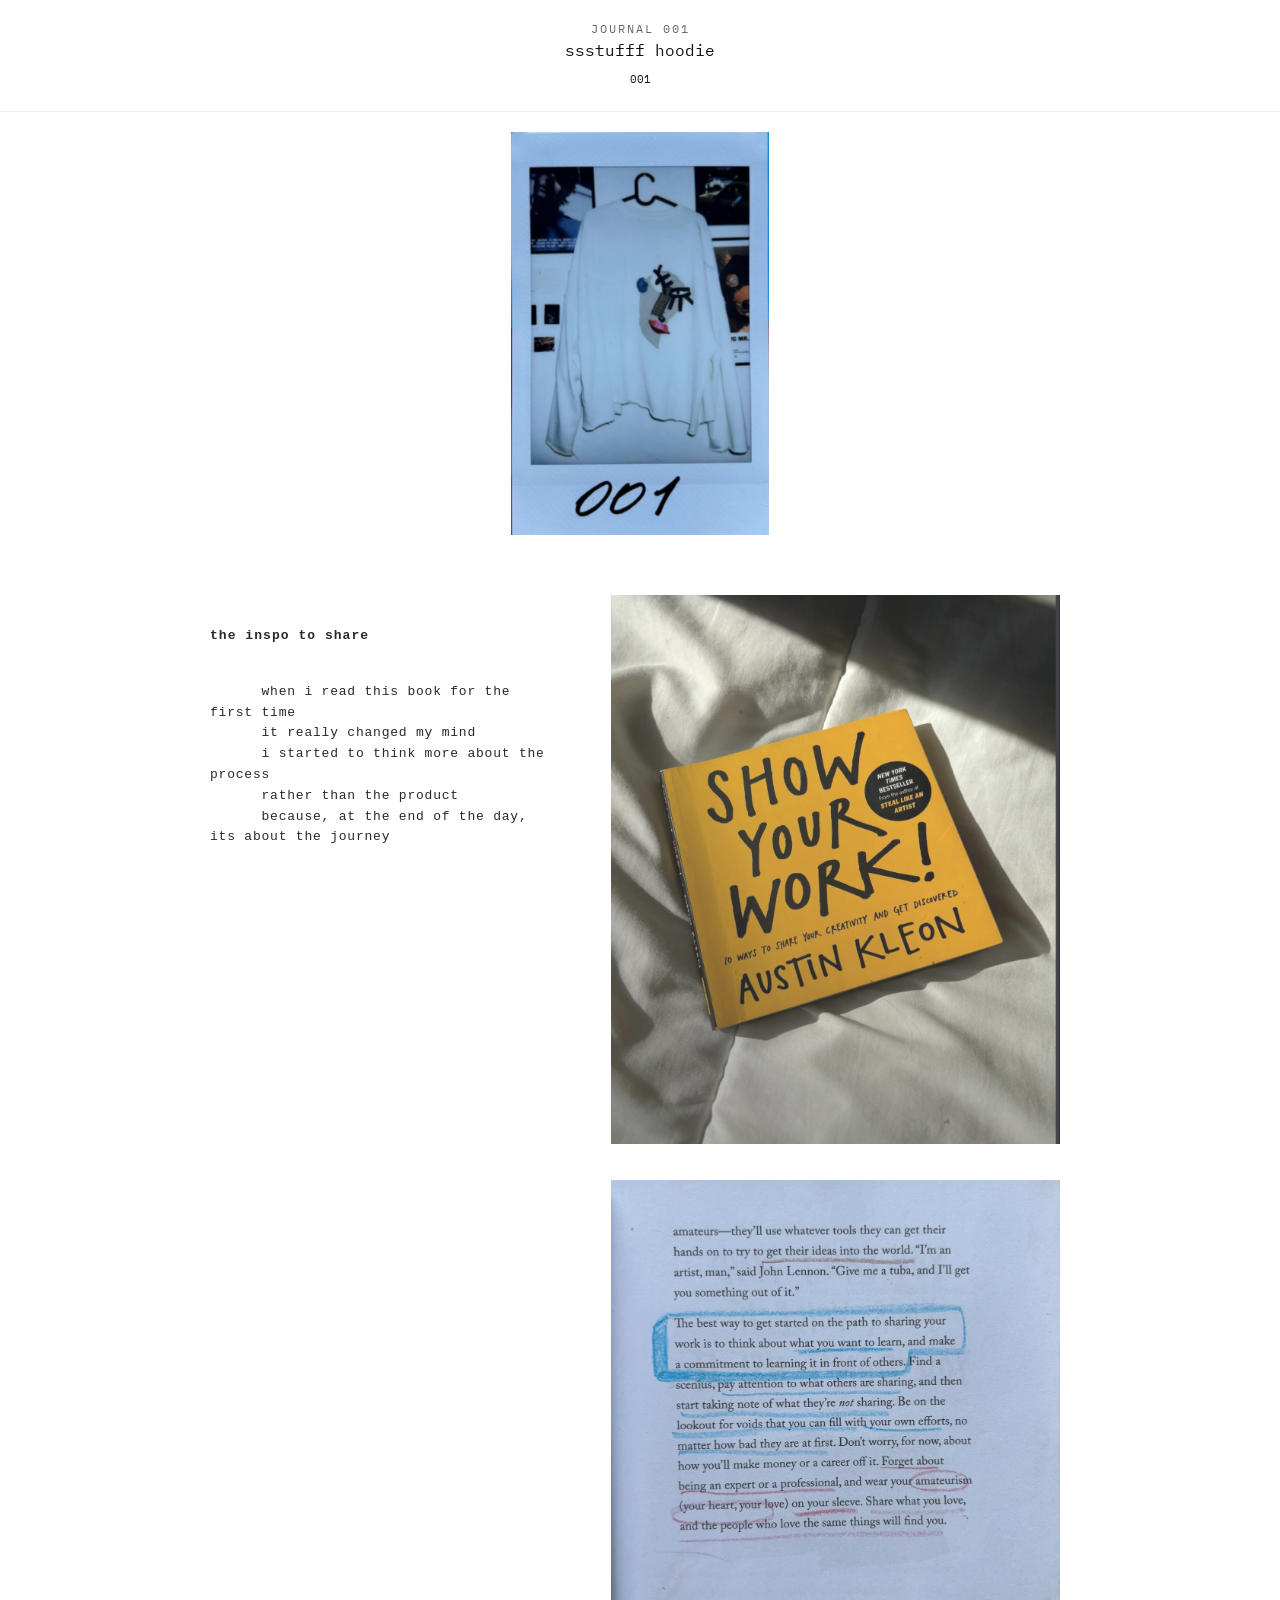
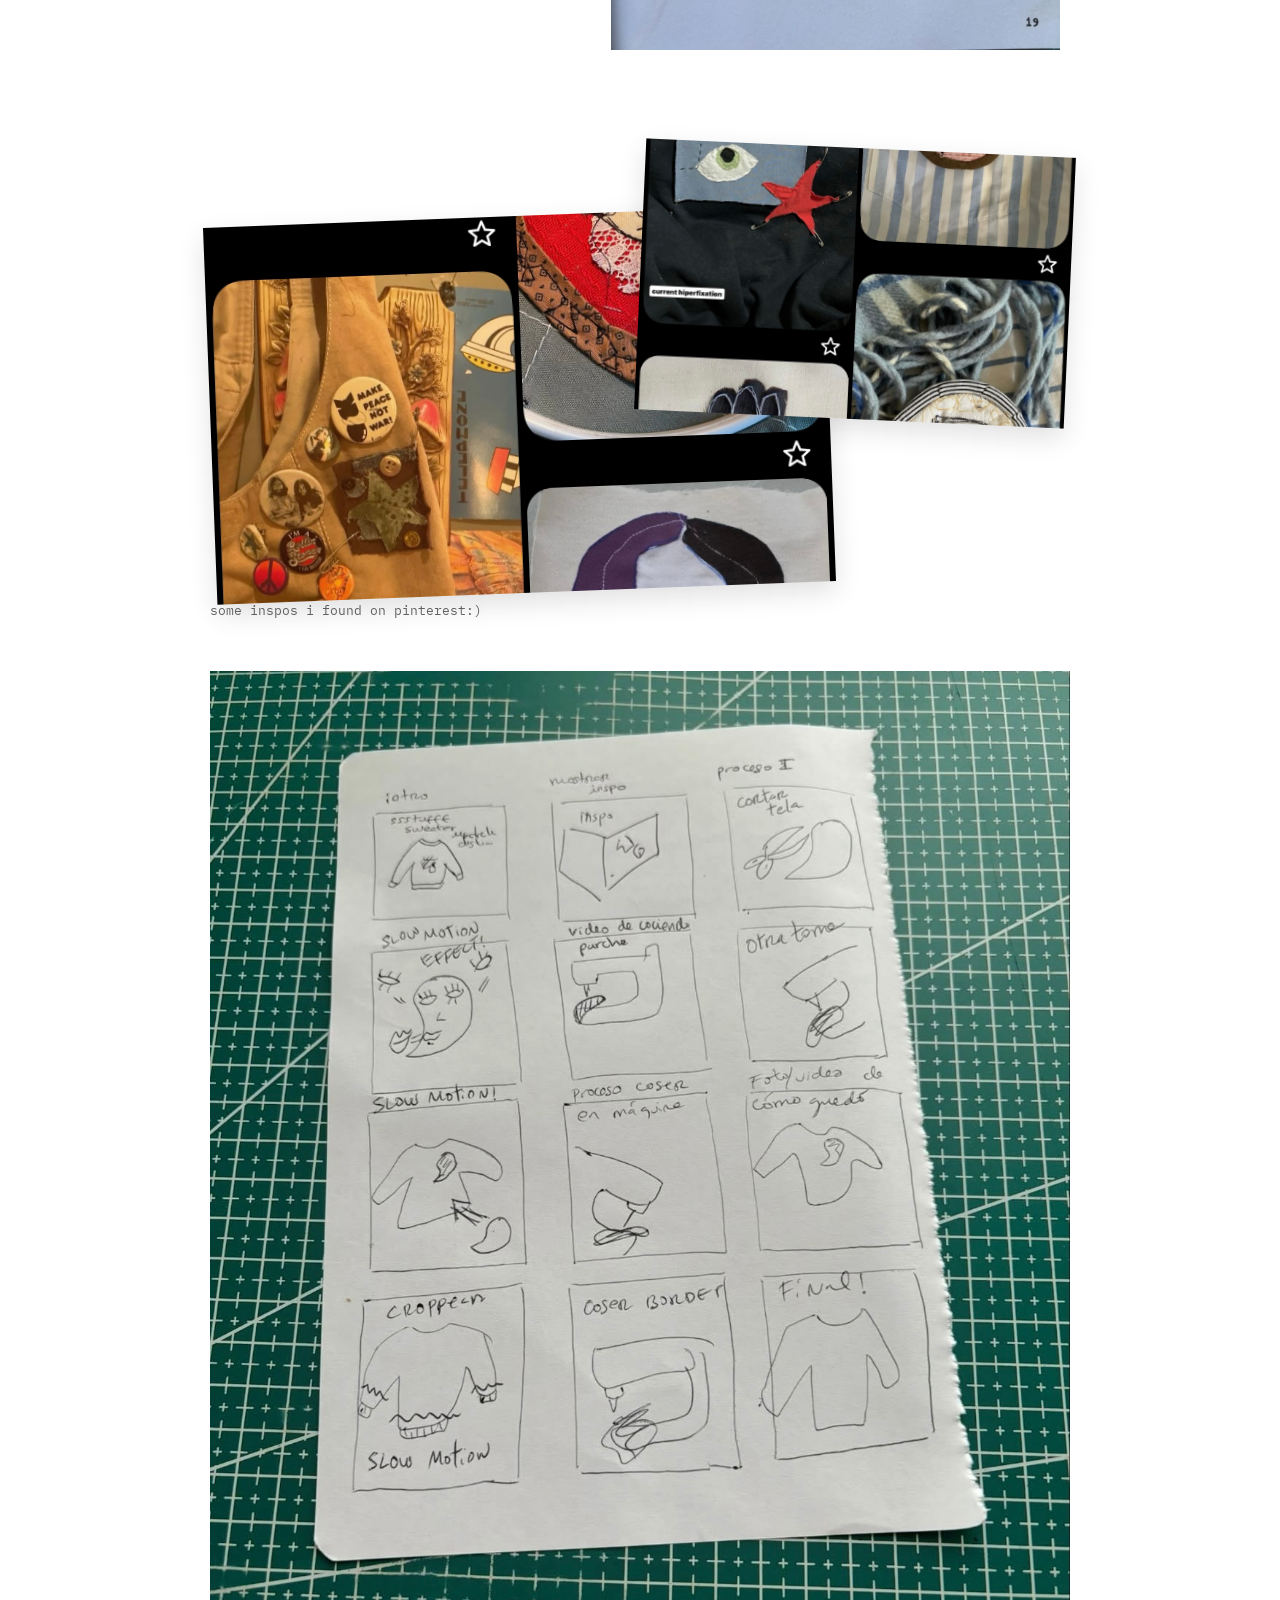
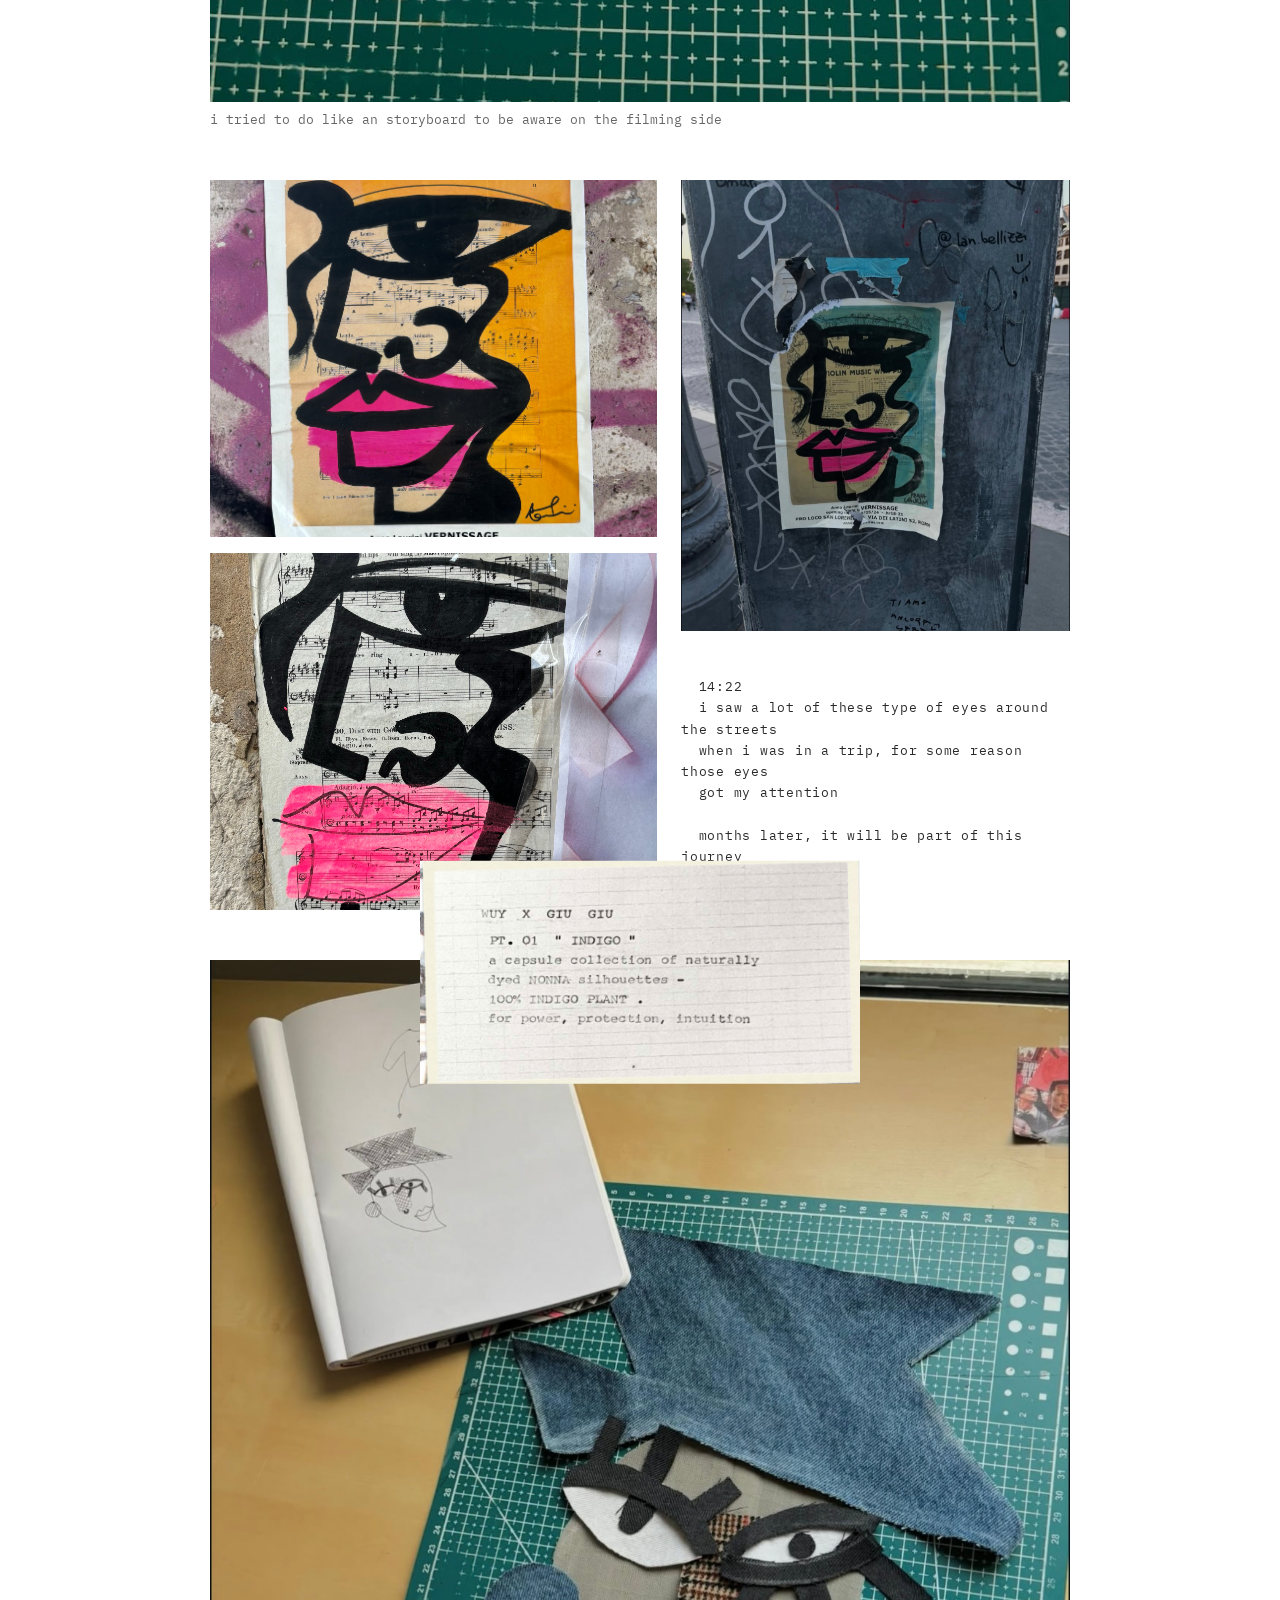
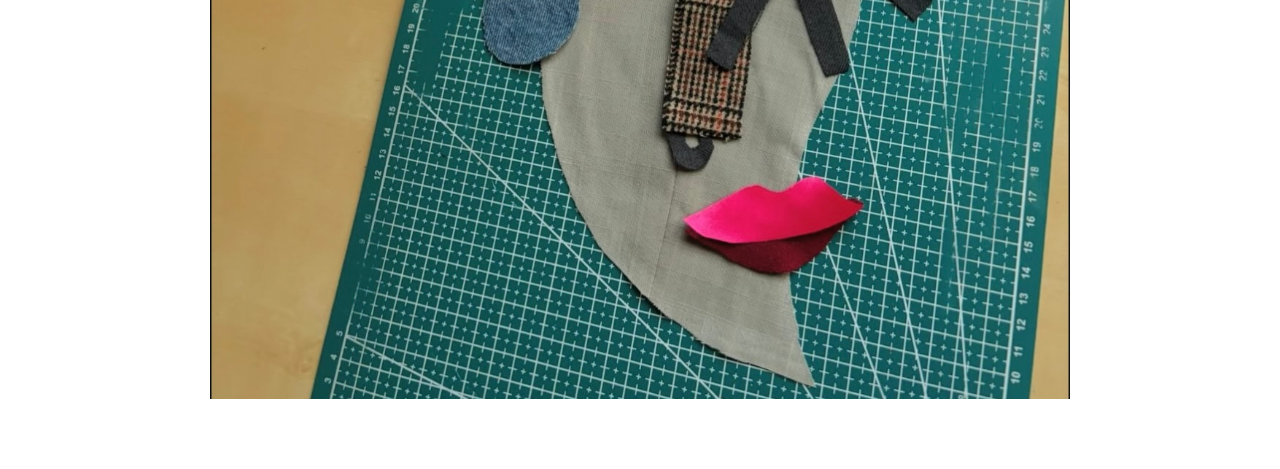
==== 001.html @ 24fa48b7 "update img" ====
<!doctype html>
<html lang="es">
<head>
    <link href="https://fonts.googleapis.com/css2?family=IBM+Plex+Mono:wght@400;700&display=swap" rel="stylesheet">
  <meta charset="utf-8">
  <meta name="viewport" content="width=device-width, initial-scale=1">
  <title>journal 001</title>

  <style>
    :root {
      --bg: #fff;
      --fg: #111;
      --muted: #666;
      --maxw: 900px;
      --g: 20px;
    }

    * { box-sizing: border-box; margin: 0; padding: 0; }

    body {
      background: var(--bg);
      color: var(--fg);
      font-family: "IBM Plex Mono", monospace;
      line-height: 1.5;
    }

    img { width: 100%; display: block; }

    header {
      text-align: center;
      padding: 20px;
      border-bottom: 1px solid #eee;
    }

    .kicker { font-size: 12px; text-transform: uppercase; letter-spacing: 2px; color: var(--muted); }
    h1 { font-size: 22px; margin: 5px 0; }
    .sub { font-size: 12px; color: var(--muted); }
    .day { display: inline-block; border: 0 solid #000; padding: 3px 8px; font-size: 11px; margin-top: 6px; }

    main {
      max-width: var(--maxw);
      margin: auto;
      padding: 20px;
    }

    .spread { margin-bottom: 50px; }

    .spread--diptych,
    .spread--stack {
      display: grid;
      gap: var(--g);
    }

    @media (min-width: 768px) {
      .spread--diptych,
      .spread--stack {
        grid-template-columns: 1fr 1fr;
      }
    }

    figcaption {
      margin-top: 8px;
      font-size: 13px;
      color: var(--muted);
    }

    footer {
      text-align: center;
      padding: 30px;
      color: var(--muted);
      border-top: 1px solid #eee;
    }

    /* === Collage tipo “dos fotos superpuestas” (mobile-first) === */
    .collage-feet{
      position: relative;
      width: 100%;
      aspect-ratio: 4 / 3;         /* cambia a 16/9 si quieres más panorámico */
      background: #fff;
    }
    .collage-feet::before{
      content: "";
      position: absolute;
      background-image: var(--src1); /* la misma imagen para ambas “láminas” */
      background-size: cover;
      background-repeat: no-repeat;
      box-shadow: 0 10px 25px rgba(0,0,0,.12);
      border: 0px solid #fff;      /* marco blanco tipo papel */
      will-change: transform;
    }

    .collage-feet::after{
      content: "";
      position: absolute;
      background-image: var(--src2); /* la misma imagen para ambas “láminas” */
      background-size: cover;
      background-repeat: no-repeat;
      box-shadow: 0 10px 25px rgba(0,0,0,.12);
      border: 0px solid #fff;      /* marco blanco tipo papel */
      will-change: transform;
    }
    /* Lámina grande (abajo-izquierda) */
    .collage-feet::before{
      left: 0;
      bottom: 0;
      width: 78%;
      height: 78%;
      background-position: var(--pos1, 35% 70%); /* ajusta encuadre */
      transform: rotate(-2.2deg);
    }
    /* Lámina pequeña (arriba-derecha) */
    .collage-feet::after{
      right: 0;
      top: 6%;
      width: 58%;
      height: 58%;
      background-position: var(--pos2, 70% 45%); /* ajusta encuadre */
      transform: rotate(2.6deg);
    }
    @media (min-width: 768px){
      .collage-feet{ aspect-ratio: 16 / 9; }
      .collage-feet::before{ width: 72%; height: 78%; }
      .collage-feet::after{  width: 50%; height: 56%; top: 8%; }
    }

    /* ===== Texto + Imagen siempre lado a lado ===== */
.spread--text-image{
  display: grid;
  align-items: start;
  gap: 16px;
  grid-template-columns: 1fr 1fr; /* mitad texto / mitad imagen */
}

.poem{
  font-family: ui-monospace, SFMono-Regular, Menlo, Monaco, Consolas, "Liberation Mono",
               "Courier New", monospace;
  /*text-transform: uppercase;*/
  letter-spacing: .06em;
  line-height: 1.6;
  font-size: 12px;
  color: #2a2a2a;
  white-space: pre-wrap;
}

.poem .scene{
  display:block;
  margin-bottom: 14px;
  font-weight: 700;
  letter-spacing: .08em;
}

.ti-figure{
  background:#fff;
  padding: 10px;
  border: 0px solid #eee;
}
.ti-figure img{
  width: 100%;
  display: block;
 /* filter: grayscale(100%) contrast(95%) brightness(110%);
  opacity: .85;*/
}

/* Ajustes en pantallas grandes: más aire, tipografía más grande */
@media (min-width: 768px){
  .spread--text-image{
    gap: 40px;
    grid-template-columns: 1.05fr 1.4fr;
  }
  .poem{
    font-size: 14px;
    line-height: 1.7;
  }
}
/* ===== Texto + columna de 2 imágenes apiladas ===== */
.spread--text-side-stack {
  display: grid;
  grid-template-columns: 1fr 1fr; /* texto / columna de imágenes */
  gap: 24px;
  align-items: start;
}

/* Columna de imágenes apiladas */
.ti-images {
  display: flex;
  flex-direction: column;
  gap: 16px;
}

/* Imagen con efecto editorial */
.ti-figure {
  background: #fff;
  padding: 10px;
  border: 0px solid #eee;
}
.ti-figure img {
  width: 100%;
  display: block;
 /* filter: grayscale(100%) contrast(95%) brightness(110%);*/
  opacity: 0.85;
}

/* Texto estilo máquina */
.poem {
  font-family: ui-monospace, SFMono-Regular, Menlo, Monaco, Consolas, "Liberation Mono",
               "Courier New", monospace;
/*  text-transform: uppercase;*/
  letter-spacing: .06em;
  line-height: 1.6;
  font-size: 13px;
  color: #2a2a2a;
  white-space: pre-wrap;
}
.poem .scene {
  display: block;
  margin-bottom: 14px;
  font-weight: 700;
  letter-spacing: .08em;
}

/* Ajustes responsive */
@media (max-width: 768px) {
  .spread--text-side-stack {
    grid-template-columns: 1.1fr 1fr; /* texto ligeramente más ancho */
    gap: 14px;
  }
}

@media (max-width: 540px) {
  /* En pantallas pequeñas, texto arriba y columna de imágenes debajo */
  .spread--text-side-stack {
    grid-template-columns: 1fr;
  }

  /* 👇 mantiene las imágenes apiladas verticalmente */
  .ti-images {
    flex-direction: column;
    gap: 12px;
  }

  .ti-figure {
    padding: 8px;
  }
}



/* === Contact sheet (izq) + 2 imágenes apiladas (der) === */
.spread--contact-vs-stack{
  display:grid;
  grid-template-columns: 1fr 1fr; /* izquierda / derecha */
  gap: 28px;
  align-items:start;
}

/* Marco editorial blanco */
.frame{
  background:none;
  padding:0;
  border:none;
}

/* === Una imagen alta (izquierda) + dos apiladas (derecha) === */
.spread--tall-vs-stack {
  display: grid;
  grid-template-columns: 1fr 1fr; /* izquierda / derecha */
  gap: 24px;
  align-items: stretch; /* iguala las alturas */
}

/* Columna derecha con dos imágenes apiladas */
.stack2 {
  display: flex;
  flex-direction: column;
  justify-content: space-between;
  gap: 16px;
}

/* Imágenes con borde blanco tipo editorial */
.frame {
  background: #fff;
  padding: 10px;
  border: 0px solid #eee;
  display: flex;
}
.frame img {
  width: 100%;
  height: 100%;
  object-fit: cover;
  display: block;
}

/* La imagen alta ocupará el alto total de la columna derecha */
.tall-image {
  display: flex;
}
.tall-image img {
  width: 100%;
  height: 100%;
  object-fit: cover;
}

/* Responsividad */
@media (max-width: 768px) {
  .spread--tall-vs-stack {
    grid-template-columns: 1fr;
  }
  .stack2 {
    flex-direction: row;
  }
  .stack2 figure {
    flex: 1;
  }
}
.figure-small img {
  width: 30%;          /* la reduce al 50% del ancho normal */
  margin: 0 auto;      /* la centra horizontalmente */
  display: block;
}
.figure-small figcaption {
  text-align: center;
  margin-top: 10px;
}

/* === Izquierda: 1 imagen | Derecha: imagen + caption
   La izquierda iguala la altura total de la derecha (imagen + texto) === */
   .spread--sync-height{
  display:grid;
  grid-template-columns: 1fr 1fr;   /* izquierda / derecha */
  grid-template-rows: auto auto;    /* fila1: imagen der | fila2: caption der */
  column-gap: 36px;
  row-gap: 14px;                    /* se suma a la altura total de la derecha */
  align-items: stretch;
}

/* Izquierda ocupa ambas filas => iguala altura de (img der + caption) */
.sync-left{
  grid-column: 1;
  grid-row: 1 / span 2;
  display:flex;            
  background:none;
  padding:0;
  border:none;
}
.sync-left img{
  width:100%;
  height:100%;
  object-fit: cover;                /* recorte elegante sin deformar */
  display:block;
}

/* Derecha: foto en fila 1, caption en fila 2 */
.sync-right-photo{
  grid-column: 2;
  grid-row: 1;         
  background:none;
  padding:0;
  border:none;
}
.sync-right-photo img{
  width:100%;
  height:auto;
  display:block;
}

.sync-right-caption{
  grid-column: 2;
  grid-row: 2;
  margin:0;                         /* quita margen default de figcaption/p */
  font-family: "IBM Plex Mono", ui-monospace, SFMono-Regular, Menlo, Monaco, Consolas, "Liberation Mono","Courier New", monospace;
  text-transform: uppercase;
  letter-spacing:.06em;
  line-height:1.6;
  font-size:12px;
  color:#2a2a2a;
  white-space:pre-wrap;             /* respeta saltos de línea */
}

/* Ajustes finos para pantallas pequeñas, manteniendo 2 columnas */
@media (max-width: 600px){
  .spread--sync-height{
    column-gap: 16px;
    row-gap: 10px;
  }
  .sync-left, .sync-right-photo{ padding:8px; }
  .sync-right-caption{ font-size:11px; line-height:1.55; }
}

/* === Izquierda grande + Derecha (imagen+caption) + imagen pequeña superpuesta === */
.spread--overlay-2col{
  position: relative;            /* para posicionar la superpuesta */
  display: grid;
  gap: var(--gap, 28px);
  /* Mobile-first: 1 columna (no se rompe en iPhone) */
  grid-template-columns: 1fr;
  align-items: start;
}

/* Proporciones elásticas (no 50/50 fijo) */
@media (min-width: 560px){
  /* ~58/42 */
  .spread--overlay-2col{ grid-template-columns: 1.4fr 1fr; }
}
@media (min-width: 900px){
  /* ~62/38 */
  .spread--overlay-2col{ grid-template-columns: 1.6fr 1fr; }
}

/* Marco zine */
.frame{          
  background:none;
  padding:0;
  border:none; }

.frame img{
  width:100%;
  height:auto;
  object-fit:cover;
  display:block;
}

/* Bloque derecho: imagen + 1 línea */
.one-line{
  font-family:"IBM Plex Mono", ui-monospace, SFMono-Regular, Menlo, Consolas, "Liberation Mono","Courier New", monospace;
  text-transform:uppercase; letter-spacing:.06em;
  font-size:12px; color:#2a2a2a; margin-top:10px;
  white-space:nowrap; overflow:hidden; text-overflow:ellipsis;
}

/* Imagen pequeña superpuesta centrada sobre todo el spread */
.mid-overlay{
  position:absolute; z-index:5; left:50%; transform:translateX(-50%);
  top: var(--overlay-top, -6%);                /* mueve verticalmente */
  width: clamp(160px, 36vw, 520px);            /* tamaño fluido */
  pointer-events:none;
}
.mid-overlay .frame{ padding:10px; }
.mid-overlay img{ width:100%; height:auto; display:block; }

/* Reservar algo de espacio si en mobile la superpuesta pisa el contenido */
.spread--overlay-2col{ padding-top: var(--overlay-reserve, 0px); }

@media (max-width: 480px){
  .spread--overlay-2col{ --gap: 16px; }
  .mid-overlay{
    top: var(--overlay-top-mobile, -10%);      /* ajusta para iPhone */
    width: clamp(140px, 58vw, 420px);
  }
  .one-line{ font-size:11px; }
}

/* === Imagen grande con imagen pequeña superpuesta en el borde superior-centro === */
.spread--overlay-top-center{
  position: relative;             /* para posicionar la mini */
}

/* Reusa tu “marco” editorial si ya lo tienes */
.frame{
  background:none;
  padding:0;
  border:none;
}

.frame img{
  width:100%;
  height:auto;
  object-fit:cover;
  display:block;
}

/* La imagen grande */


/* La imagen pequeña superpuesta */
.small-overlay{
  position: absolute;
  left: 50%;
  transform: translateX(-50%) translateY(var(--overlay-shift, -40%));
  top: 0;                         /* anclada al borde superior */
  z-index: 5;
  width: var(--overlay-w, clamp(140px, 42vw, 420px)); /* tamaño fluido */
  pointer-events: none;           /* que no bloquee toques/clics */
}

/* Bordes un poco más finos en la mini (opcional) */
.small-overlay .frame{ padding:10px; }

/* iPhone / pantallas estrechas */
@media (max-width: 540px){
  .small-overlay{
    transform: translateX(-50%) translateY(var(--overlay-shift-mobile, -50%));
    width: var(--overlay-w-mobile, clamp(120px, 60vw, 340px));
  }
}

/* === Izquierda: 2 imágenes apiladas | Derecha: 1 imagen + texto === */
/* Mobile-first pero SIEMPRE dos columnas (también en iPhone) */
.spread--left2-right-imgtext{
  --gap: 24px;
  display: grid;
  grid-template-columns: minmax(0, 1.15fr) minmax(0, 1fr); /* columnas elásticas y seguras en iOS */
  gap: var(--gap);
  align-items: stretch;            /* iguala alturas de columnas */
}

/* iPhone y móviles estrechos: mantenemos 2 columnas, ajustamos proporción y gaps */
@media (max-width: 540px){
  .spread--left2-right-imgtext{
    grid-template-columns: minmax(0, 1.05fr) minmax(0, .95fr); /* ~52/48 */
    --gap: 14px;
  }
}

/* ===== Columna izquierda: dos fotos apiladas ===== */
.left-vert{
  display: flex;
  flex-direction: column;
  gap: 16px;
  height: 100%;           /* ocupa toda la altura de la fila del grid */
  min-height: 0;          /* FIX Safari iOS para hijos flex con overflow */
}
.left-vert figure{
  flex: 1 1 0;            /* ambas fotos reparten la altura */
  min-height: 0;          /* FIX Safari iOS */
  overflow: hidden;
}
.left-vert img{
  width: 100%;
  height: 100%;
  object-fit: cover;       /* recorte elegante */
  display: block;
}

/* ===== Columna derecha: 1 imagen + texto ===== */
.right-imgtext{
  display: flex;
  flex-direction: column;
  gap: 16px;
  min-height: 0;          /* FIX Safari iOS */
}
.right-imgtext figure{
  overflow: hidden;       /* evita desbordes en iOS */
  min-height: 0;
}
.right-imgtext img{
  width: 100%;
  height: auto;
  display: block;
}

.caption-mono{
  font-family: "IBM Plex Mono", ui-monospace, SFMono-Regular, Menlo, Monaco, Consolas,
               "Liberation Mono","Courier New", monospace;
  letter-spacing: .06em;
  line-height: 1.7;
  font-size: 12.5px;
  color: #2a2a2a;
  white-space: pre-wrap;
}

/* Tuning fino en iPhone */
@media (max-width: 540px){
  .left-vert{ gap: 12px; }
  .caption-mono{ font-size: 12px; line-height: 1.6; }
}



  </style>
</head>

<body>

<header class="site-header">
  <div class="inner">
    <div class="kicker">journal 001</div>
    <p>ssstufff hoodie</p>
    <span class="day">001</span>
  </div>
</header>

<main>
    <section class="spread spread--single">
        <figure class="figure-small">
          <img src="./images/001.png" alt="">
      
        </figure>
      </section>    

      <section class="spread spread--text-image side-by-side">
        <div class="ti-text">
          <div class="poem">
            <span class="scene">the inspo to share</span>
      when i read this book for the first time
      it really changed my mind
      i started to think more about the process 
      rather than the product
      because, at the end of the day, its about the journey

    <!--  "forget about being an expert or a proffesional, and wear your amateurism (your heart, your love) on yopur sleeve.
      
      share what you love, and the people who love, and the people who love the same things will find you."-->
          </div>
        </div>
      
        <div class="ti-images">
            <figure class="ti-figure">
              <img src="./001/1.jpg" alt="Upper image">
            </figure>
            <figure class="ti-figure">
              <img src="./001/7.jpg" alt="Lower image">
            </figure>
          </div>
      </section>

  <!-- Collage de una sola imagen (reemplaza el spread--collage anterior) -->
  <!-- Cambia la ruta en url(...) por tu imagen. Ajusta --pos1 y --pos2 para el encuadre. -->
  <section class="spread">
    <!-- OPCIONAL: selector de imagen para probar al vuelo -->

    <div id="collage"
         class="collage-feet"
         style="
           --src1: url('./001/8.jpg');
           --src2: url('./001/9.jpg');
           --pos1: 35% 70%;
           --pos2: 70% 45%;
         ">
    </div>
    <figcaption>some inspos i found on pinterest:)</figcaption>
  </section>

  <section class="spread spread--postcard">
    <figure>
      <img src="./001/3.jpg" alt="">
      <figcaption>i tried to do like an storyboard to be aware on the filming side</figcaption>
    </figure>
  </section>

  <section class="spread spread--left2-right-imgtext" style="--ratio-left: 4 / 5;">
    <!-- IZQUIERDA: dos imágenes apiladas -->
    <div class="left-vert">
      <figure>
        <img src="./001/11.jpg" alt="Left top">
      </figure>
      <figure>
        <img src="./001/12.jpg" alt="Left bottom">
      </figure>
    </div>
  
    <!-- DERECHA: imagen + texto -->
    <div class="right-imgtext">
      <figure>
        <img src="./001/4.jpg" alt="Right image">
      </figure>
      <figcaption class="caption-mono">
  14:22
  i saw a lot of these type of eyes around the streets
  when i was in a trip, for some reason those eyes
  got my attention
  
  months later, it will be part of this journey
  <!--<span class="dot">•</span> DANCING IN THE SUN
  <span class="dot">•</span> PAINTING IN THE DINING ROOM
  <span class="dot">•</span> BURSTS OF INSPIRATION IN THE STUDIO.-->
      </figcaption>
    </div>
  </section>
  

  <!--<section class="spread spread--single">
    <figure><img src="./001/4.jpg" alt=""></figure>
  </section>-->

 <!-- <section class="spread spread--bleed">
    <img src="./001/5.jpg" alt="">
  </section> -->

  <!--<section class="spread spread--diptych">
    <figure><img src="assets/66712141-DCD6-422A-8FAF-F6B2A238FAE4.jpeg" alt=""></figure>
    <figure><img src="assets/04A4B3B2-86A1-42D5-A320-F982BD08A71C.jpeg" alt=""></figure>
  </section>-->

 <!-- <section class="spread spread--stack">
    <figure><img src="assets/3F414E83-951A-4590-A3C1-17ED5680FB91.jpeg" alt=""></figure>
    <figure><img src="assets/5F48682D-8438-4EA4-801F-65BA5BCFD872.jpeg" alt=""></figure>
  </section>-->


  
  <!--<section class="spread spread--tall-vs-stack">
    <figure class="frame tall-image">
      <img src="./001/1.jpg" alt="Tall contact sheet image">
    </figure>
  
    <div class="stack2">
      <figure class="frame">
        <img src="./001/2.jpg" alt="Tree and sky photo">
      </figure>
      <figure class="frame">
        <img src="./001/3.jpg" alt="Yellow knit in interior">
      </figure>
    </div>
  </section>-->
  
  <!--<section class="spread spread--sync-height">
    <figure class="sync-left">
      <img src="./001/3.jpg" alt="Foto izquierda alta">
    </figure>
  
    <figure class="sync-right-photo">
      <img src="./001/4.jpg" alt="Foto derecha">
    </figure>
  
    <figcaption class="sync-right-caption">
  14:22
  SHORTLY AFTER SEEING A ‘YELLOW BREASTED BIRDIE’
  I FELT AN URGE TO PUT A FULL ZINGI SUIT ON.
  
  G07G NONNA PANTS, G02T NONNA TUBE SKIRT IN ZINGI FOR —
  • DANCING IN THE SUN
  • PAINTING IN THE DINING ROOM
  • BURSTS OF INSPIRATION IN THE STUDIO.
    </figcaption>
  </section>-->

  <!--<section class="spread spread--overlay-2col"
         style="--overlay-top:-5%; --overlay-top-mobile:-10%; --overlay-reserve:60px;">
  <figure class="frame">
    <img src="./001/1.jpg" alt="Imagen grande izquierda">
  </figure>

  <div class="right-block">
    <figure class="frame">
      <img src="./001/2.jpg" alt="Imagen derecha">
    </figure>
    <div class="one-line">G090 • NONNA WARMERS [2-LIMBS] • ‘INDIGO’ SHIBORI</div>
  </div>

  <div class="mid-overlay">
    <figure class="frame">
      <img src="./001/6.jpg" alt="Imagen pequeña superpuesta">
    </figure>
  </div>
</section>-->

<section class="spread spread--overlay-top-center"
style="
  --overlay-shift:-45%;          /* cuánto sobresale hacia arriba (desktop) */
  --overlay-shift-mobile:-55%;   /* cuánto sobresale en iPhone */
  --overlay-w:clamp(160px, 38vw, 460px);
  --overlay-w-mobile:clamp(130px, 62vw, 340px);
">
<!-- Imagen grande -->
<figure class="frame big-photo">
<img src="./001/5.jpg" alt="Imagen grande">
</figure>

<!-- Imagen pequeña superpuesta arriba-centro -->
<div class="small-overlay">
<figure class="frame">
<img src="./001/6.jpg" alt="Imagen pequeña superpuesta">
</figure>
</div>
</section>

  
</main>

<!--<footer class="site-footer">
  <p>© Desert Dance — Day 5</p>
</footer>-->

<!-- JS opcional: permite subir una imagen y aplicar el efecto sin tocar código -->
<script>
const input = document.getElementById('pick');
const collage = document.getElementById('collage');
if (input && collage) {
  input.addEventListener('change', e => {
    const file = e.target.files && e.target.files[0];
    if (!file) return;
    const reader = new FileReader();
    reader.onload = () => collage.style.setProperty('--src', `url('${reader.result}')`);
    reader.readAsDataURL(file);
  });
}
</script>

</body>
</html>
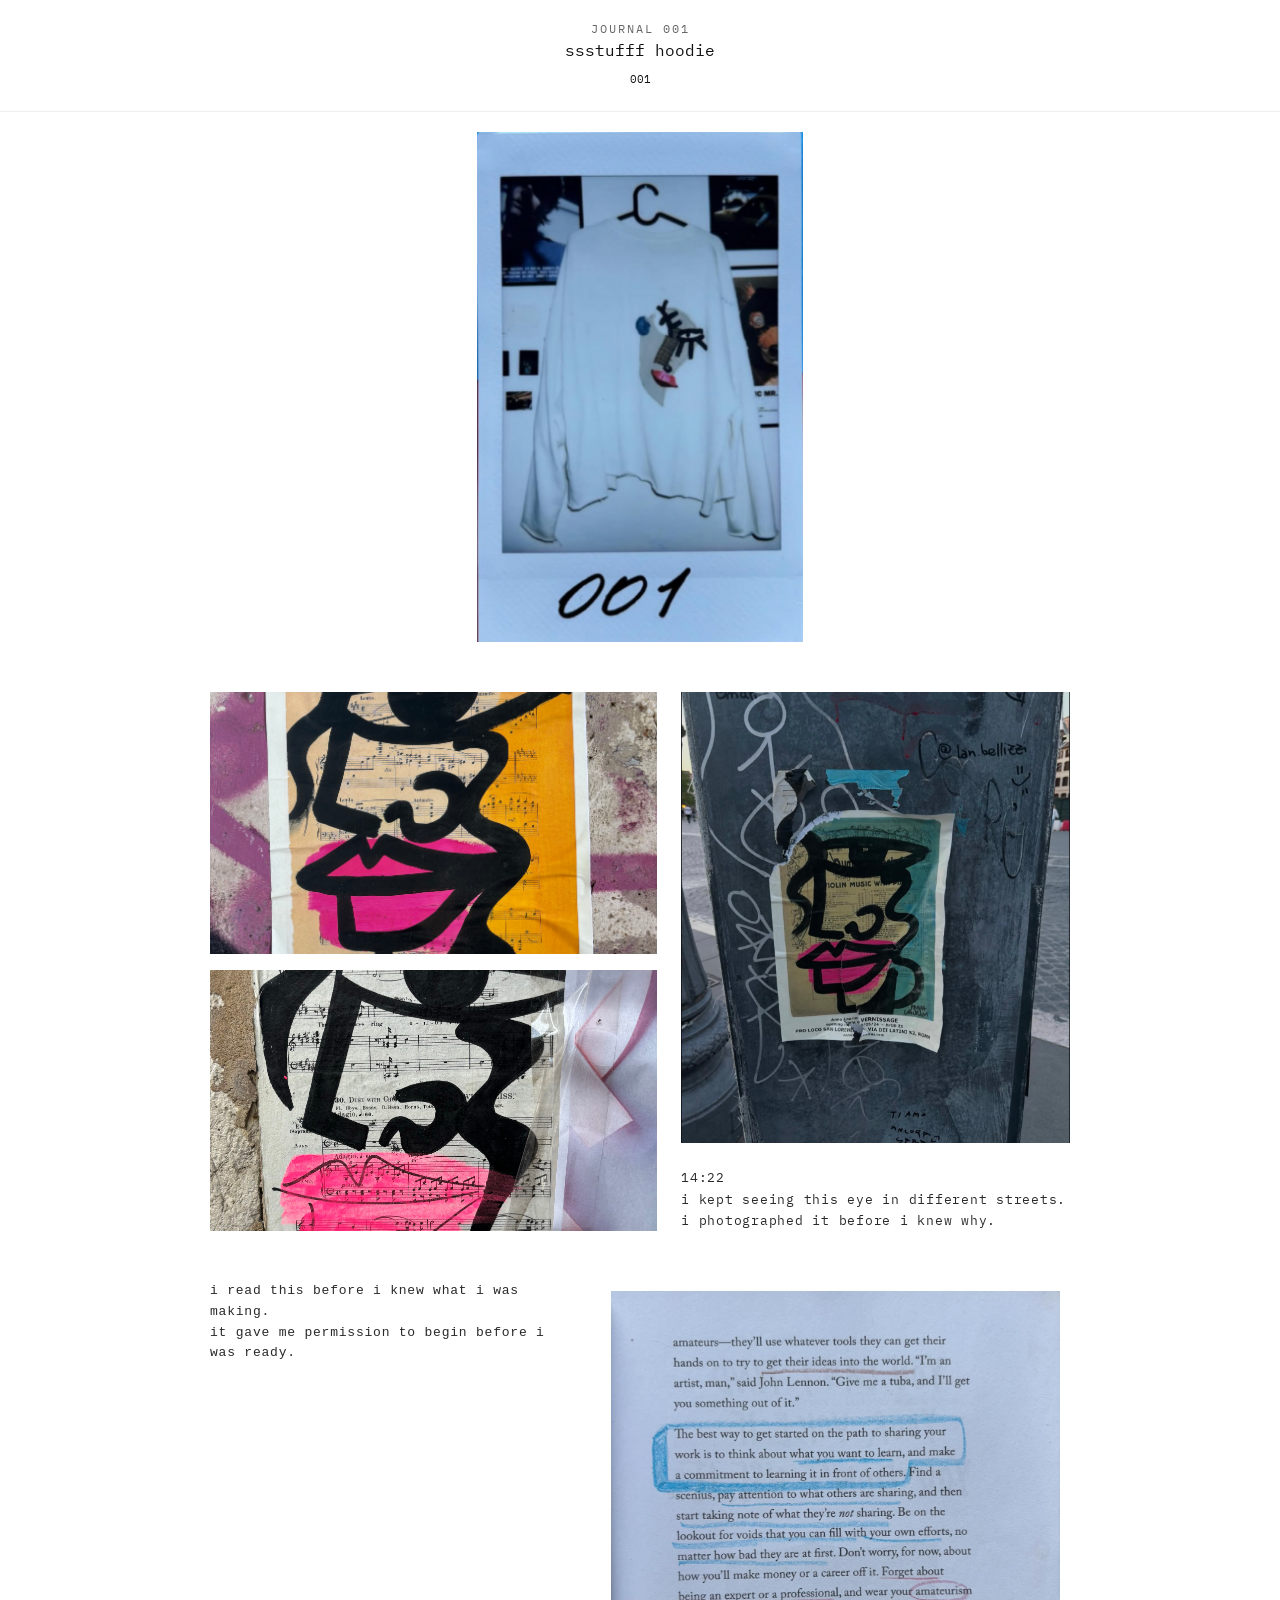
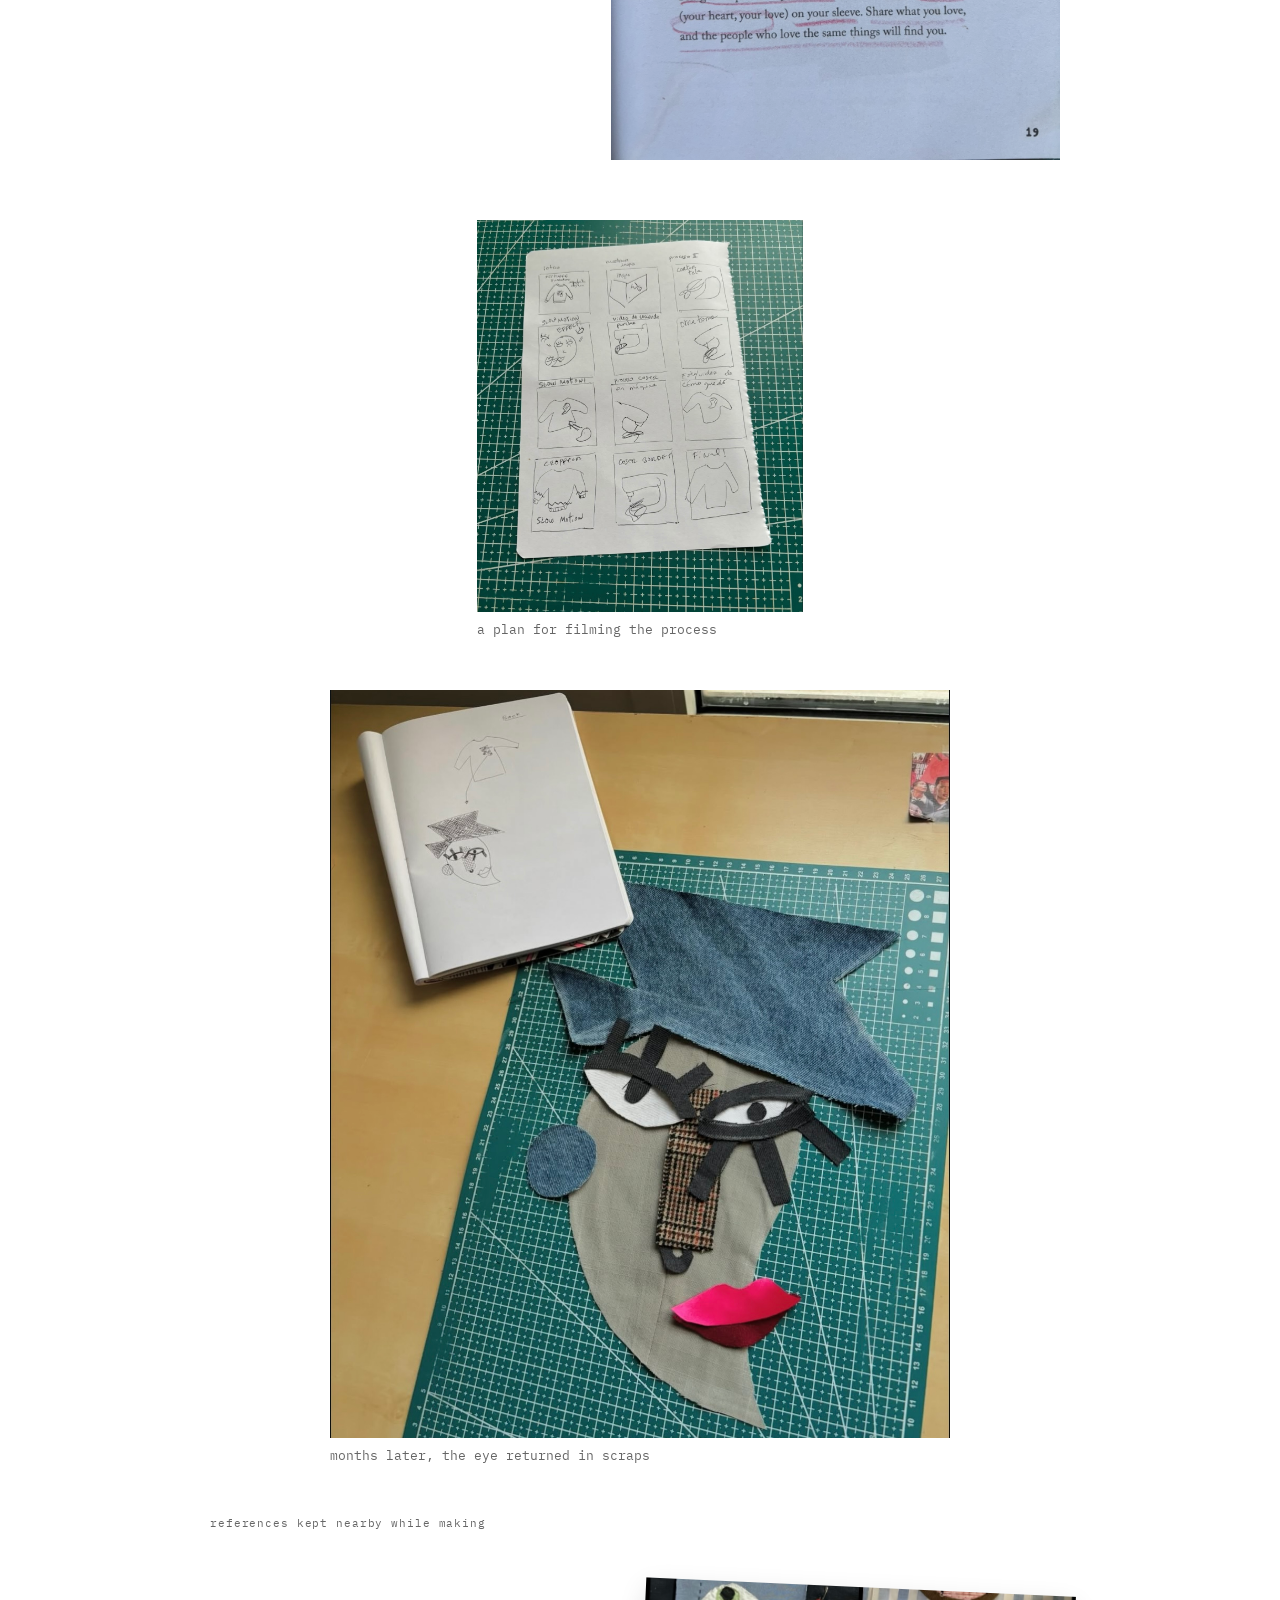
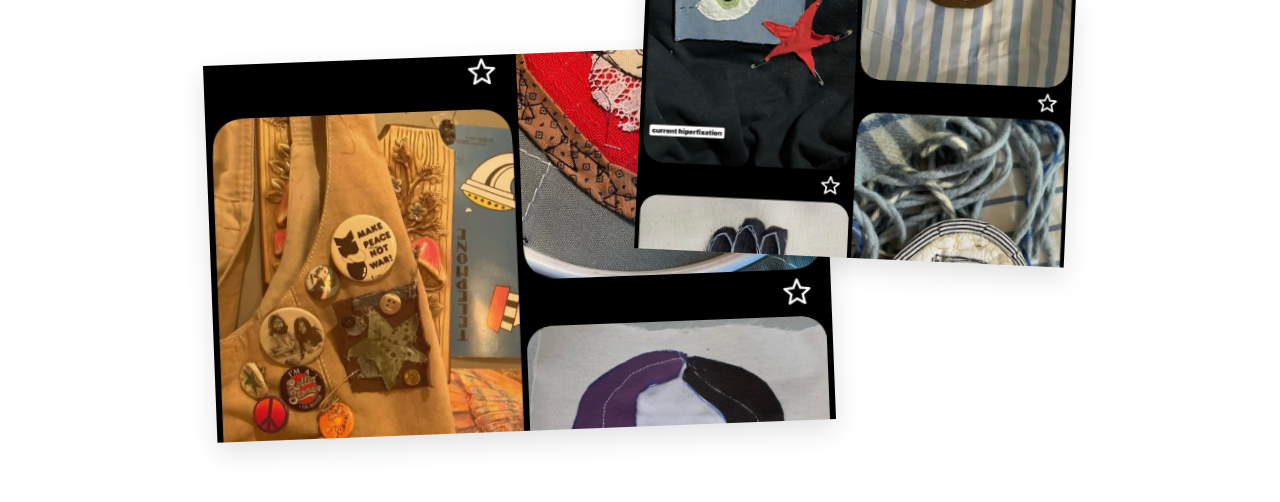
==== commit e5bb019a: "update code i guess" ====
--- a/001.html
+++ b/001.html
@@ -564,6 +564,37 @@
   .caption-mono{ font-size: 12px; line-height: 1.6; }
 }
 
+.document-small,
+.final-object {
+  width: 38%;
+  max-width: 360px;
+  margin: 0 auto;
+}
+
+.process-image {
+  width: 72%;
+  margin: 0 auto;
+}
+
+.appendix-label {
+  margin-bottom: 16px;
+  font-size: 11px;
+  color: var(--muted);
+  letter-spacing: .08em;
+  text-transform: lowercase;
+}
+
+@media (max-width: 540px) {
+  .document-small,
+  .final-object {
+    width: 62%;
+  }
+
+  .process-image {
+    width: 100%;
+  }
+}
+
 
 
   </style>
@@ -580,46 +611,60 @@
 </header>
 
 <main>
-    <section class="spread spread--single">
-        <figure class="figure-small">
-          <img src="./images/001.png" alt="">
-      
-        </figure>
-      </section>    
-
-      <section class="spread spread--text-image side-by-side">
-        <div class="ti-text">
-          <div class="poem">
-            <span class="scene">the inspo to share</span>
-      when i read this book for the first time
-      it really changed my mind
-      i started to think more about the process 
-      rather than the product
-      because, at the end of the day, its about the journey
-
-    <!--  "forget about being an expert or a proffesional, and wear your amateurism (your heart, your love) on yopur sleeve.
-      
-      share what you love, and the people who love, and the people who love the same things will find you."-->
-          </div>
-        </div>
-      
-        <div class="ti-images">
-            <figure class="ti-figure">
-              <img src="./001/1.jpg" alt="Upper image">
-            </figure>
-            <figure class="ti-figure">
-              <img src="./001/7.jpg" alt="Lower image">
-            </figure>
-          </div>
-      </section>
-
-  <!-- Collage de una sola imagen (reemplaza el spread--collage anterior) -->
-  <!-- Cambia la ruta en url(...) por tu imagen. Ajusta --pos1 y --pos2 para el encuadre. -->
+  <!-- Every journal opens with its Polaroid cover. -->
   <section class="spread">
-    <!-- OPCIONAL: selector de imagen para probar al vuelo -->
-
-    <div id="collage"
-         class="collage-feet"
+    <figure class="final-object">
+      <img src="./images/001.png" alt="The finished sssstufff hoodie, journal 001">
+    </figure>
+  </section>
+
+  <!-- The found eyes are the origin of the story. -->
+  <section class="spread spread--left2-right-imgtext" style="--ratio-left: 4 / 5;">
+    <div class="left-vert">
+      <figure>
+        <img src="./001/11.jpg" alt="A painted eye found on a street poster">
+      </figure>
+      <figure>
+        <img src="./001/12.jpg" alt="Another painted eye found in the street">
+      </figure>
+    </div>
+
+    <div class="right-imgtext">
+      <figure>
+        <img src="./001/4.jpg" alt="A face painted over a street poster">
+      </figure>
+      <figcaption class="caption-mono">14:22<br>i kept seeing this eye in different streets.<br>i photographed it before i knew why.</figcaption>
+    </div>
+  </section>
+
+  <!-- Permission to begin, kept secondary to the found image. -->
+  <section class="spread spread--text-image">
+    <div class="poem">i read this before i knew what i was making.<br>it gave me permission to begin before i was ready.</div>
+    <figure class="ti-figure">
+      <img src="./001/7.jpg" alt="A marked passage from Show Your Work">
+    </figure>
+  </section>
+
+  <!-- A working document, not the centre of the story. -->
+  <section class="spread">
+    <figure class="document-small">
+      <img src="./001/3.jpg" alt="A hand-drawn storyboard for filming the process">
+      <figcaption>a plan for filming the process</figcaption>
+    </figure>
+  </section>
+
+  <!-- The remembered eye becomes material. -->
+  <section class="spread">
+    <figure class="process-image">
+      <img src="./001/5.jpg" alt="Fabric scraps arranged into a face on a cutting mat">
+      <figcaption>months later, the eye returned in scraps</figcaption>
+    </figure>
+  </section>
+
+  <!-- References remain visible, but outside the main causal line. -->
+  <section class="spread" aria-labelledby="references-label">
+    <p id="references-label" class="appendix-label">references kept nearby while making</p>
+    <div class="collage-feet"
          style="
            --src1: url('./001/8.jpg');
            --src2: url('./001/9.jpg');
@@ -627,164 +672,9 @@
            --pos2: 70% 45%;
          ">
     </div>
-    <figcaption>some inspos i found on pinterest:)</figcaption>
   </section>
 
-  <section class="spread spread--postcard">
-    <figure>
-      <img src="./001/3.jpg" alt="">
-      <figcaption>i tried to do like an storyboard to be aware on the filming side</figcaption>
-    </figure>
-  </section>
-
-  <section class="spread spread--left2-right-imgtext" style="--ratio-left: 4 / 5;">
-    <!-- IZQUIERDA: dos imágenes apiladas -->
-    <div class="left-vert">
-      <figure>
-        <img src="./001/11.jpg" alt="Left top">
-      </figure>
-      <figure>
-        <img src="./001/12.jpg" alt="Left bottom">
-      </figure>
-    </div>
-  
-    <!-- DERECHA: imagen + texto -->
-    <div class="right-imgtext">
-      <figure>
-        <img src="./001/4.jpg" alt="Right image">
-      </figure>
-      <figcaption class="caption-mono">
-  14:22
-  i saw a lot of these type of eyes around the streets
-  when i was in a trip, for some reason those eyes
-  got my attention
-  
-  months later, it will be part of this journey
-  <!--<span class="dot">•</span> DANCING IN THE SUN
-  <span class="dot">•</span> PAINTING IN THE DINING ROOM
-  <span class="dot">•</span> BURSTS OF INSPIRATION IN THE STUDIO.-->
-      </figcaption>
-    </div>
-  </section>
-  
-
-  <!--<section class="spread spread--single">
-    <figure><img src="./001/4.jpg" alt=""></figure>
-  </section>-->
-
- <!-- <section class="spread spread--bleed">
-    <img src="./001/5.jpg" alt="">
-  </section> -->
-
-  <!--<section class="spread spread--diptych">
-    <figure><img src="assets/66712141-DCD6-422A-8FAF-F6B2A238FAE4.jpeg" alt=""></figure>
-    <figure><img src="assets/04A4B3B2-86A1-42D5-A320-F982BD08A71C.jpeg" alt=""></figure>
-  </section>-->
-
- <!-- <section class="spread spread--stack">
-    <figure><img src="assets/3F414E83-951A-4590-A3C1-17ED5680FB91.jpeg" alt=""></figure>
-    <figure><img src="assets/5F48682D-8438-4EA4-801F-65BA5BCFD872.jpeg" alt=""></figure>
-  </section>-->
-
-
-  
-  <!--<section class="spread spread--tall-vs-stack">
-    <figure class="frame tall-image">
-      <img src="./001/1.jpg" alt="Tall contact sheet image">
-    </figure>
-  
-    <div class="stack2">
-      <figure class="frame">
-        <img src="./001/2.jpg" alt="Tree and sky photo">
-      </figure>
-      <figure class="frame">
-        <img src="./001/3.jpg" alt="Yellow knit in interior">
-      </figure>
-    </div>
-  </section>-->
-  
-  <!--<section class="spread spread--sync-height">
-    <figure class="sync-left">
-      <img src="./001/3.jpg" alt="Foto izquierda alta">
-    </figure>
-  
-    <figure class="sync-right-photo">
-      <img src="./001/4.jpg" alt="Foto derecha">
-    </figure>
-  
-    <figcaption class="sync-right-caption">
-  14:22
-  SHORTLY AFTER SEEING A ‘YELLOW BREASTED BIRDIE’
-  I FELT AN URGE TO PUT A FULL ZINGI SUIT ON.
-  
-  G07G NONNA PANTS, G02T NONNA TUBE SKIRT IN ZINGI FOR —
-  • DANCING IN THE SUN
-  • PAINTING IN THE DINING ROOM
-  • BURSTS OF INSPIRATION IN THE STUDIO.
-    </figcaption>
-  </section>-->
-
-  <!--<section class="spread spread--overlay-2col"
-         style="--overlay-top:-5%; --overlay-top-mobile:-10%; --overlay-reserve:60px;">
-  <figure class="frame">
-    <img src="./001/1.jpg" alt="Imagen grande izquierda">
-  </figure>
-
-  <div class="right-block">
-    <figure class="frame">
-      <img src="./001/2.jpg" alt="Imagen derecha">
-    </figure>
-    <div class="one-line">G090 • NONNA WARMERS [2-LIMBS] • ‘INDIGO’ SHIBORI</div>
-  </div>
-
-  <div class="mid-overlay">
-    <figure class="frame">
-      <img src="./001/6.jpg" alt="Imagen pequeña superpuesta">
-    </figure>
-  </div>
-</section>-->
-
-<section class="spread spread--overlay-top-center"
-style="
-  --overlay-shift:-45%;          /* cuánto sobresale hacia arriba (desktop) */
-  --overlay-shift-mobile:-55%;   /* cuánto sobresale en iPhone */
-  --overlay-w:clamp(160px, 38vw, 460px);
-  --overlay-w-mobile:clamp(130px, 62vw, 340px);
-">
-<!-- Imagen grande -->
-<figure class="frame big-photo">
-<img src="./001/5.jpg" alt="Imagen grande">
-</figure>
-
-<!-- Imagen pequeña superpuesta arriba-centro -->
-<div class="small-overlay">
-<figure class="frame">
-<img src="./001/6.jpg" alt="Imagen pequeña superpuesta">
-</figure>
-</div>
-</section>
-
-  
 </main>
-
-<!--<footer class="site-footer">
-  <p>© Desert Dance — Day 5</p>
-</footer>-->
-
-<!-- JS opcional: permite subir una imagen y aplicar el efecto sin tocar código -->
-<script>
-const input = document.getElementById('pick');
-const collage = document.getElementById('collage');
-if (input && collage) {
-  input.addEventListener('change', e => {
-    const file = e.target.files && e.target.files[0];
-    if (!file) return;
-    const reader = new FileReader();
-    reader.onload = () => collage.style.setProperty('--src', `url('${reader.result}')`);
-    reader.readAsDataURL(file);
-  });
-}
-</script>
 
 </body>
 </html>
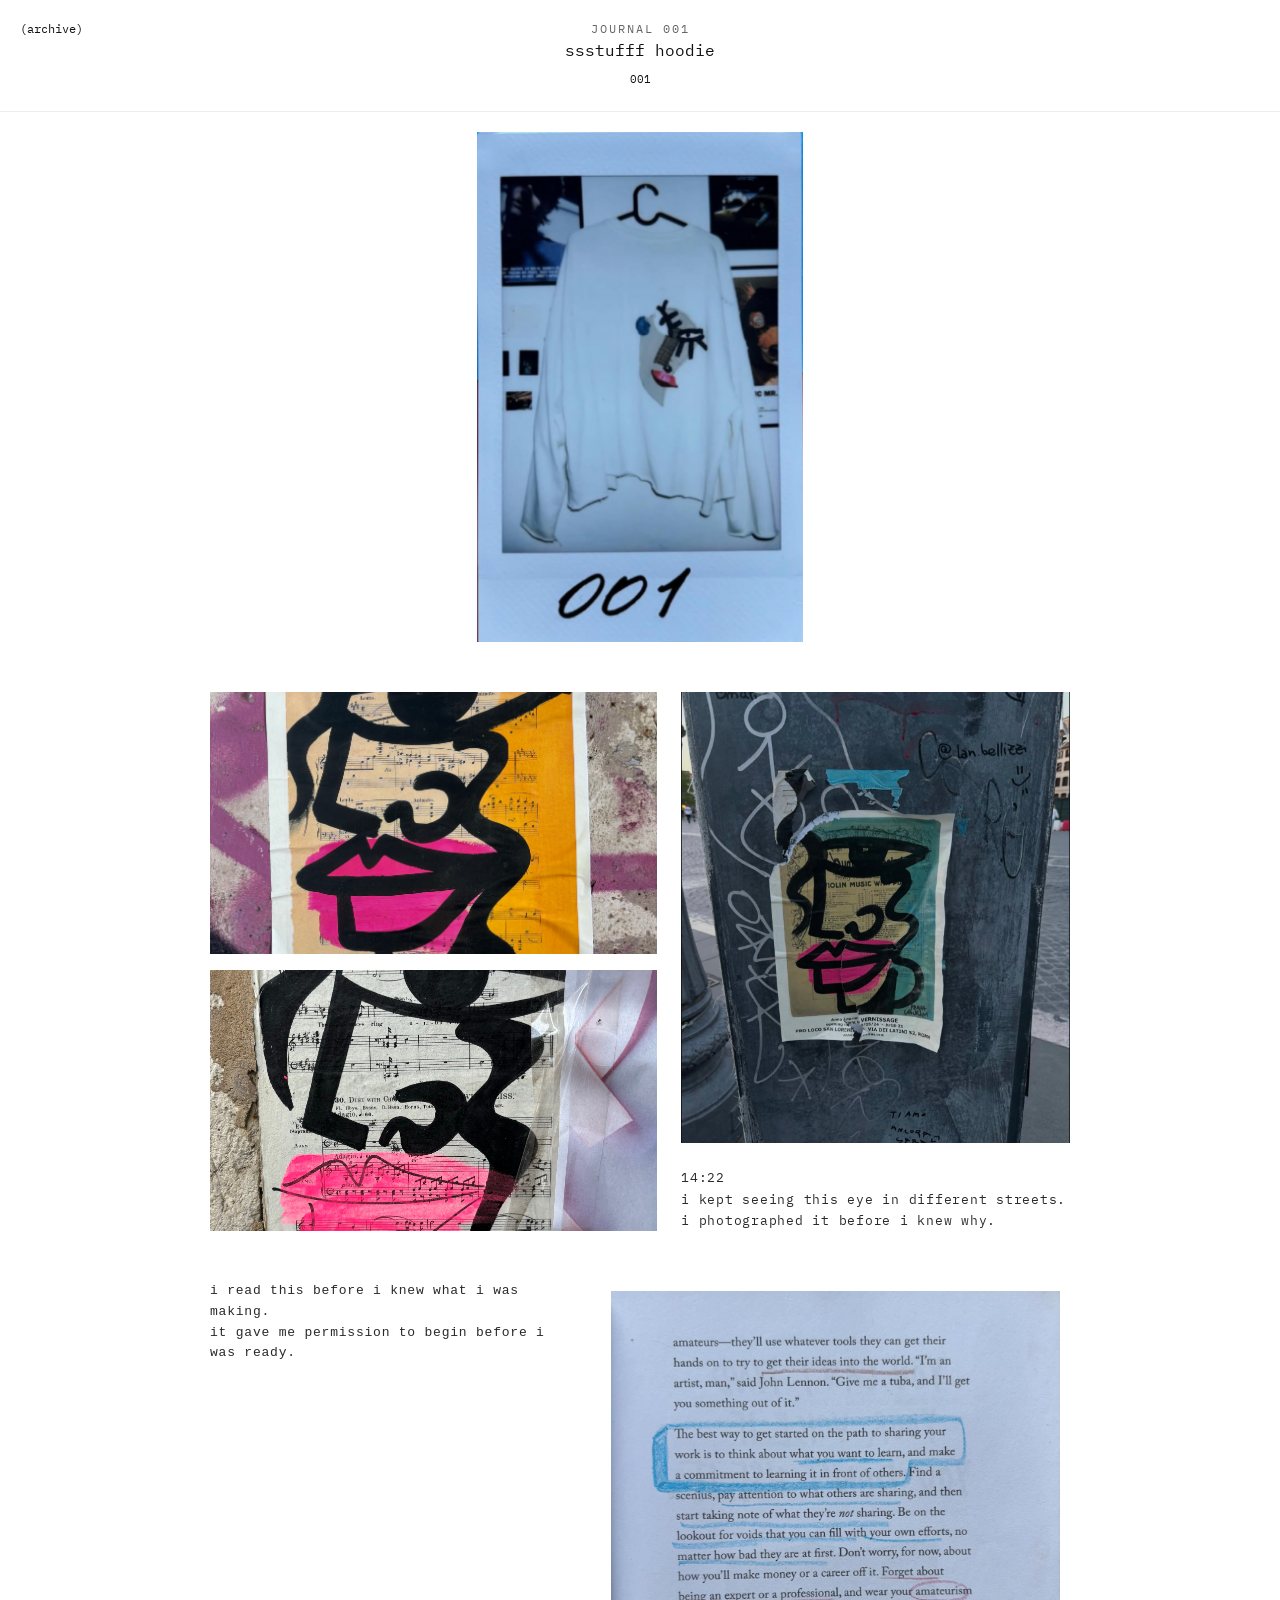
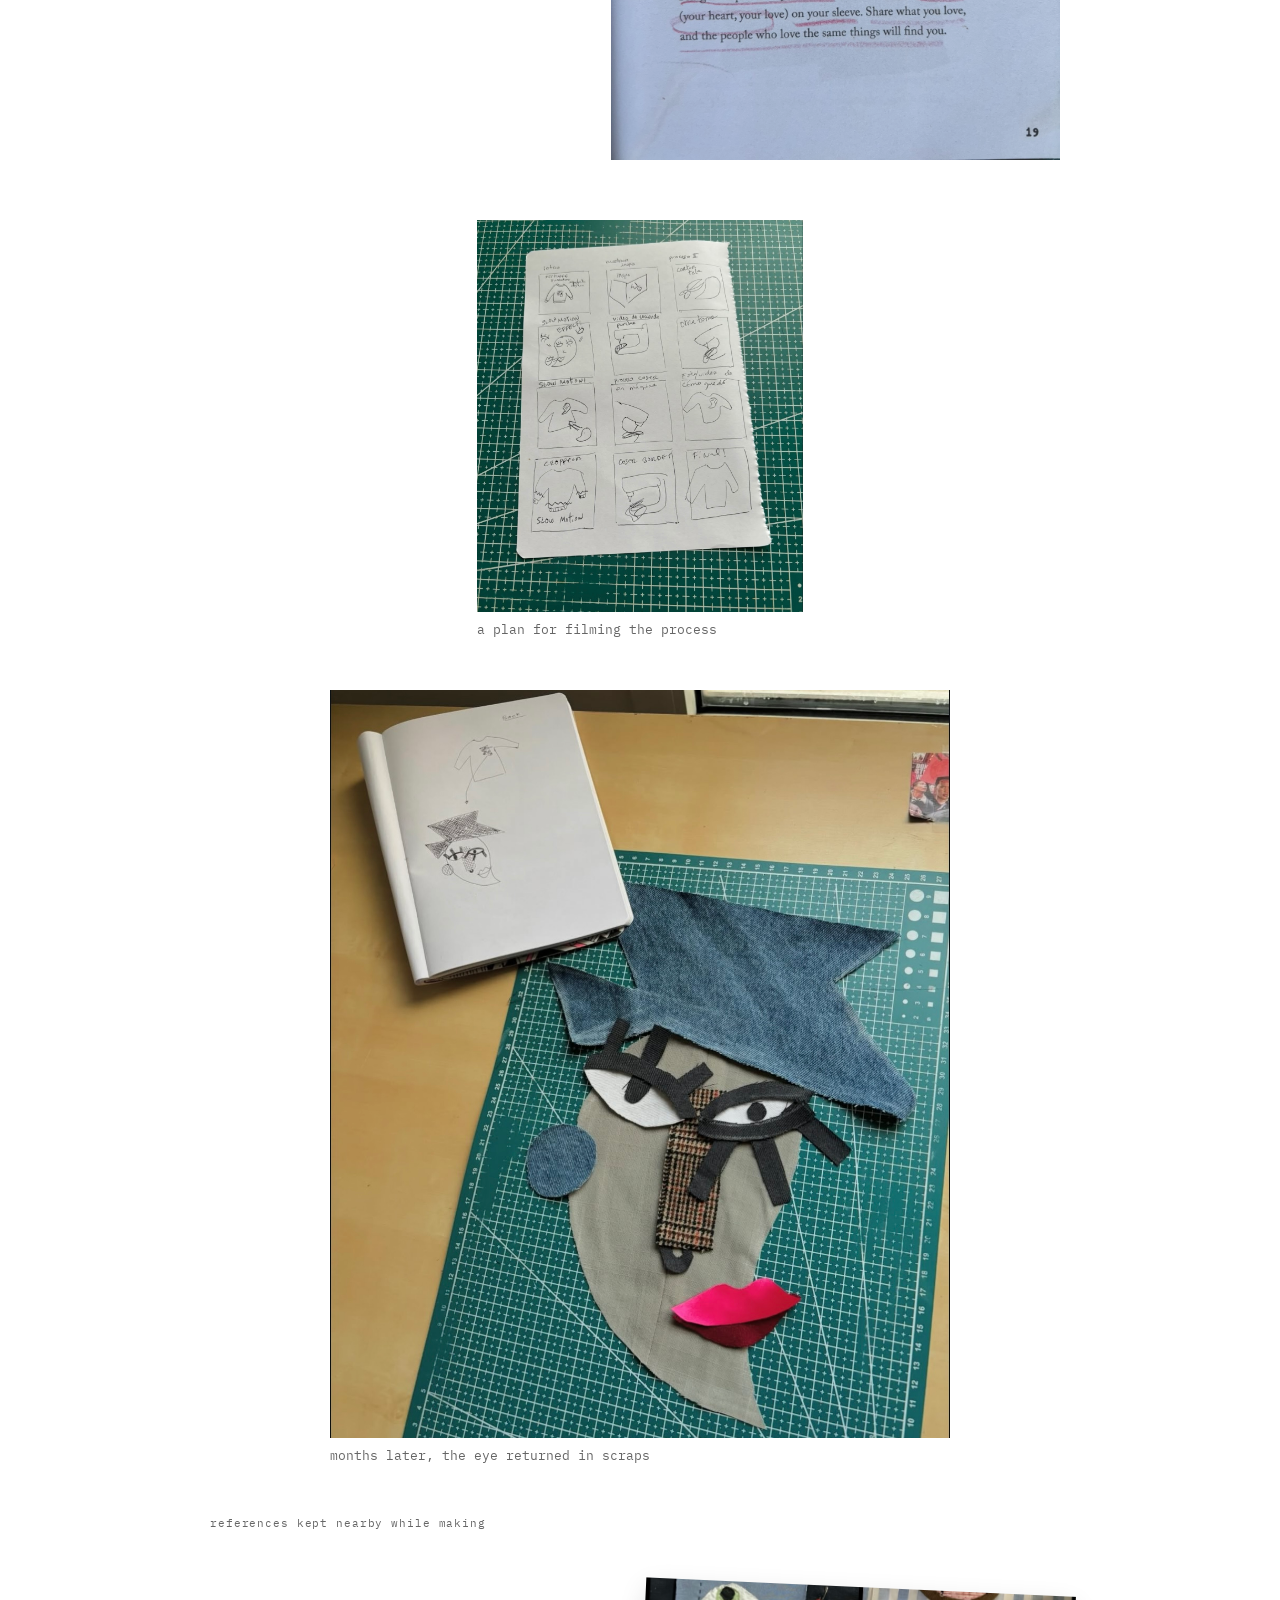
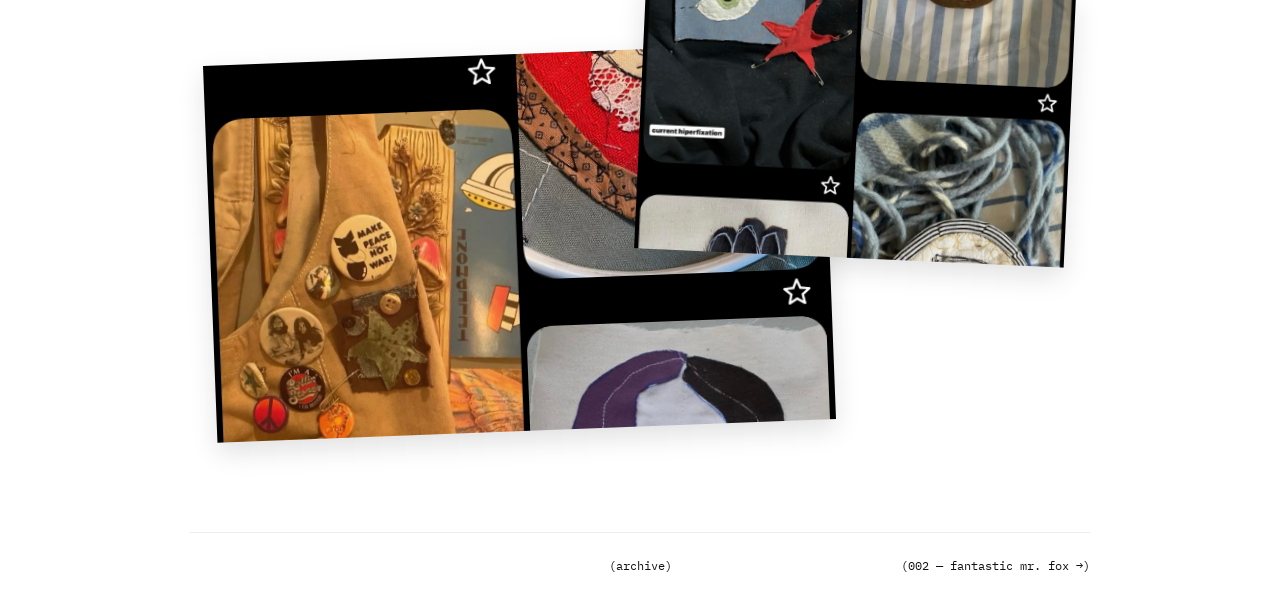
==== commit 1c677c28: "update some stuff" ====
--- a/001.html
+++ b/001.html
@@ -4,7 +4,9 @@
     <link href="https://fonts.googleapis.com/css2?family=IBM+Plex+Mono:wght@400;700&display=swap" rel="stylesheet">
   <meta charset="utf-8">
   <meta name="viewport" content="width=device-width, initial-scale=1">
+  <link rel="canonical" href="https://diegitsen.com/001.html">
   <title>journal 001</title>
+  <link rel="stylesheet" href="./css/journal-navigation.css">
 
   <style>
     :root {
@@ -601,6 +603,8 @@
 </head>
 
 <body>
+
+<nav class="journal-home-nav" aria-label="Back to archive"><a href="./archive.html">(archive)</a></nav>
 
 <header class="site-header">
   <div class="inner">
@@ -676,5 +680,11 @@
 
 </main>
 
+<nav class="journal-pagination" aria-label="Journal pagination">
+  <span aria-hidden="true"></span>
+  <a class="journal-pagination__archive" href="./archive.html">(archive)</a>
+  <a class="journal-pagination__next" href="./002.html" rel="next">(002<span class="journal-pagination__title"> — fantastic mr. fox</span> →)</a>
+</nav>
+
 </body>
 </html>
--- a/css/journal-navigation.css
+++ b/css/journal-navigation.css
@@ -0,0 +1,45 @@
+.journal-home-nav {
+  position: fixed;
+  top: 20px;
+  left: 20px;
+  z-index: 1000;
+  font-family: "IBM Plex Mono", monospace;
+  font-size: 12px;
+}
+
+.journal-home-nav a,
+.journal-pagination a {
+  color: inherit;
+  text-decoration: none;
+}
+
+.journal-home-nav a:hover,
+.journal-home-nav a:focus-visible,
+.journal-pagination a:hover,
+.journal-pagination a:focus-visible {
+  text-decoration: underline;
+  text-underline-offset: 3px;
+}
+
+.journal-pagination {
+  width: min(100% - 40px, 900px);
+  margin: 30px auto 0;
+  padding: 24px 0 36px;
+  border-top: 1px solid #eee;
+  display: grid;
+  grid-template-columns: 1fr auto 1fr;
+  align-items: center;
+  gap: 20px;
+  font-family: "IBM Plex Mono", monospace;
+  font-size: 12px;
+}
+
+.journal-pagination__previous { justify-self: start; }
+.journal-pagination__archive { justify-self: center; }
+.journal-pagination__next { justify-self: end; text-align: right; }
+
+@media (max-width: 640px) {
+  .journal-home-nav { top: 14px; left: 14px; }
+  .journal-pagination { width: calc(100% - 28px); gap: 10px; }
+  .journal-pagination__title { display: none; }
+}
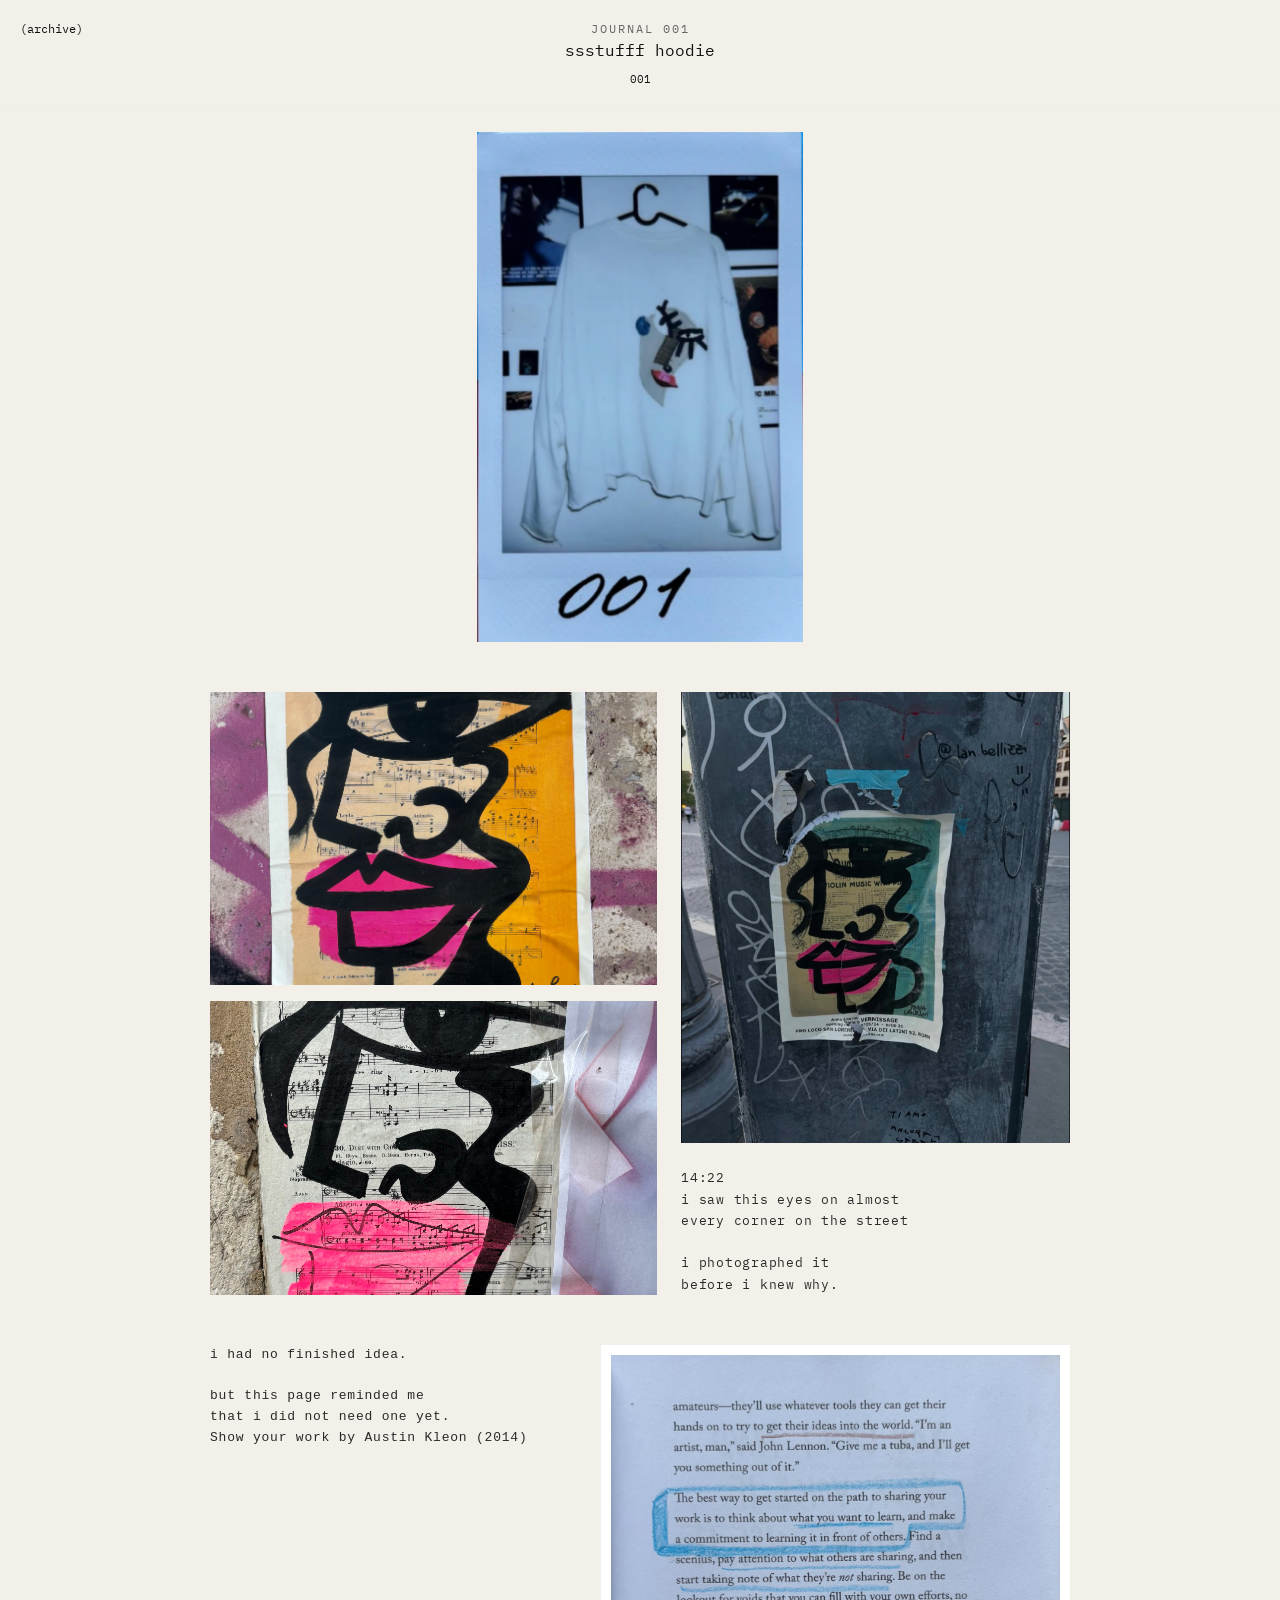
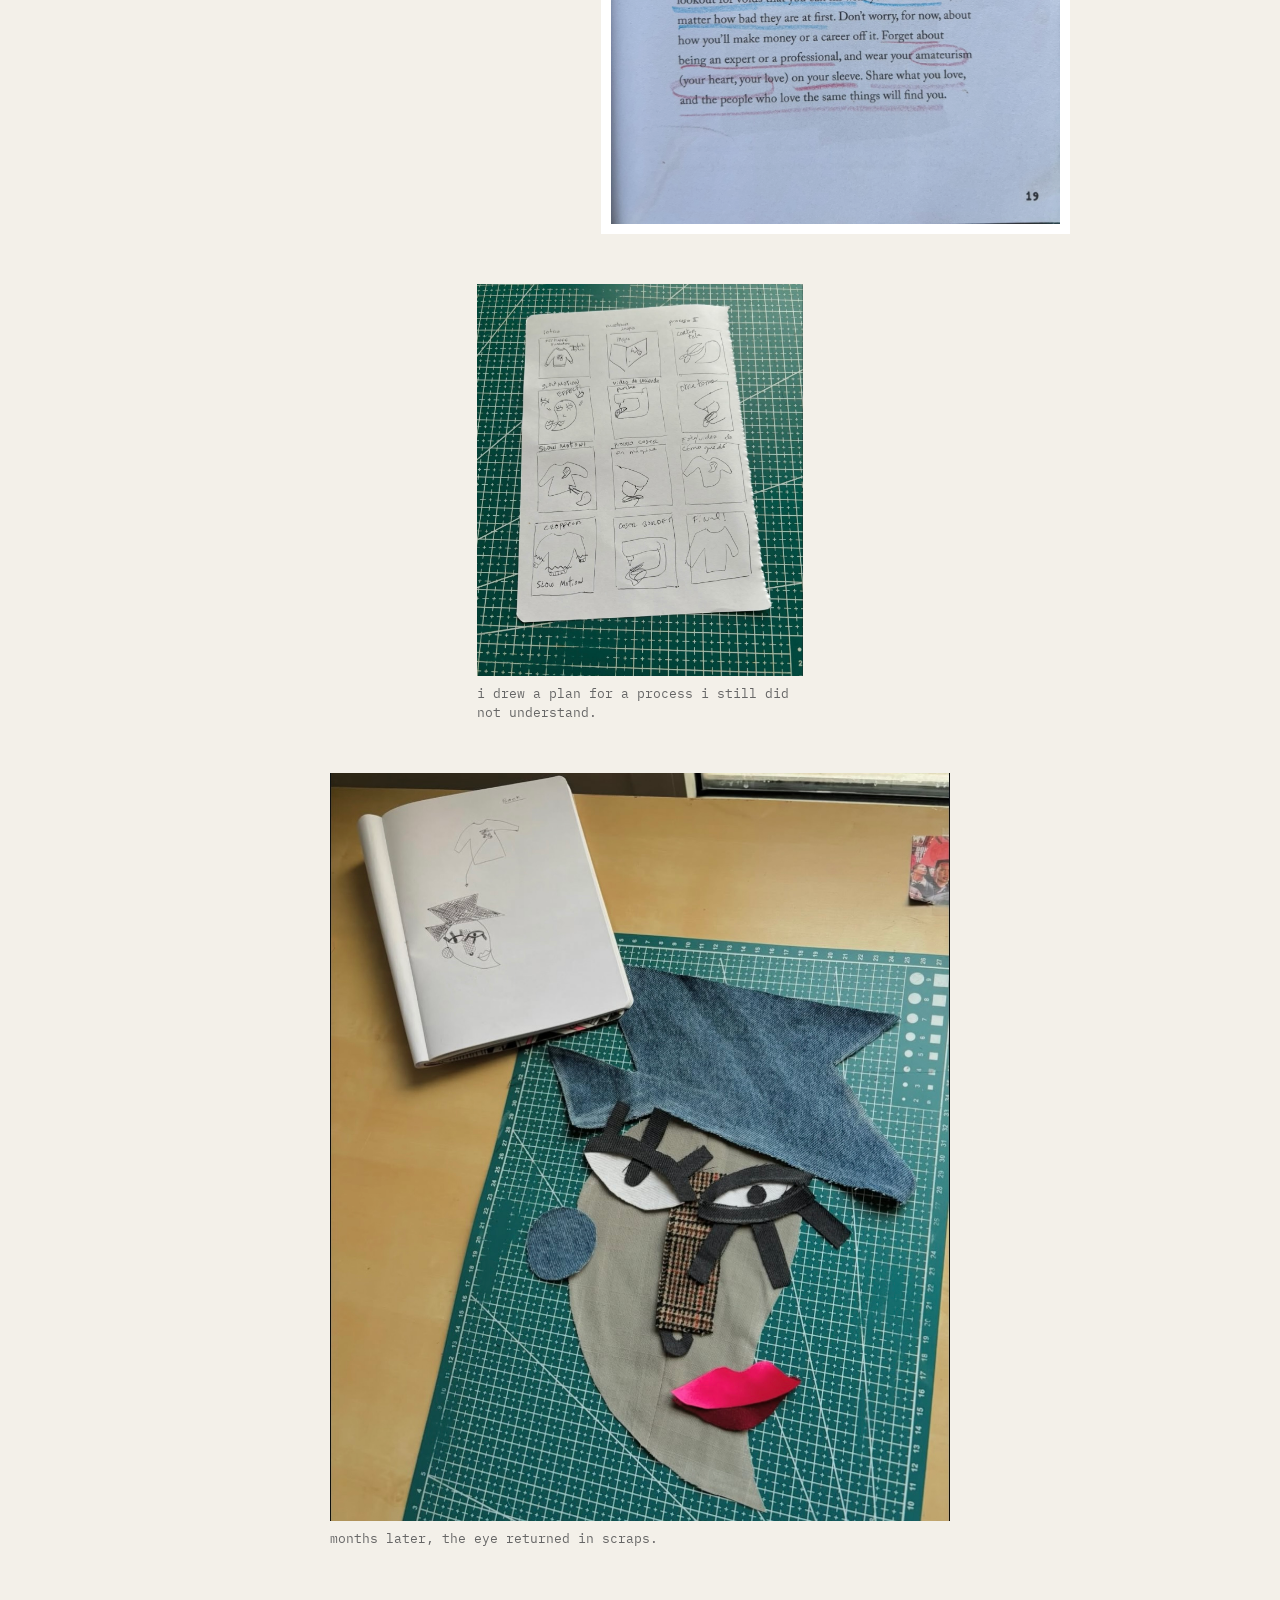
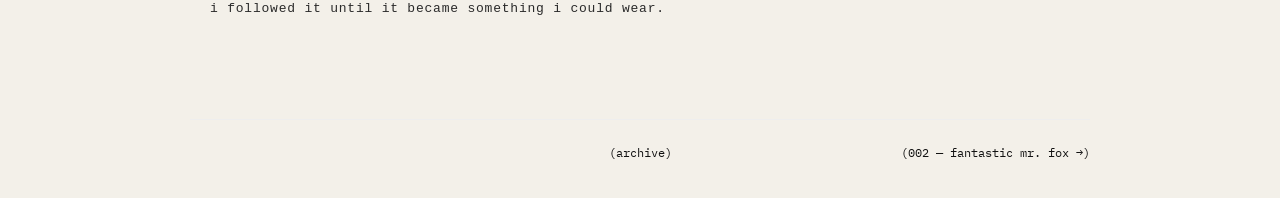
==== commit 088aa933: "update content" ====
--- a/001.html
+++ b/001.html
@@ -1,5 +1,5 @@
   <!doctype html>
-<html lang="es">
+<html lang="en">
 <head>
     <link href="https://fonts.googleapis.com/css2?family=IBM+Plex+Mono:wght@400;700&display=swap" rel="stylesheet">
   <meta charset="utf-8">
@@ -10,7 +10,7 @@
 
   <style>
     :root {
-      --bg: #fff;
+      --bg: #f3f0e9;
       --fg: #111;
       --muted: #666;
       --maxw: 900px;
@@ -622,7 +622,7 @@
     </figure>
   </section>
 
-  <!-- The found eyes are the origin of the story. -->
+  <!-- The story begins where the image was first found. -->
   <section class="spread spread--left2-right-imgtext" style="--ratio-left: 4 / 5;">
     <div class="left-vert">
       <figure>
@@ -637,23 +637,23 @@
       <figure>
         <img src="./001/4.jpg" alt="A face painted over a street poster">
       </figure>
-      <figcaption class="caption-mono">14:22<br>i kept seeing this eye in different streets.<br>i photographed it before i knew why.</figcaption>
+      <figcaption class="caption-mono">14:22<br>i saw this eyes on almost<br>every corner on the street<br><br>i photographed it<br>before i knew why.</figcaption>
     </div>
   </section>
 
-  <!-- Permission to begin, kept secondary to the found image. -->
+  <!-- A thought that allowed the work to begin without a plan. -->
   <section class="spread spread--text-image">
-    <div class="poem">i read this before i knew what i was making.<br>it gave me permission to begin before i was ready.</div>
+    <div class="poem">i had no finished idea.<br><br>but this page reminded me<br>that i did not need one yet.<br>Show your work by Austin Kleon (2014)</div>
     <figure class="ti-figure">
       <img src="./001/7.jpg" alt="A marked passage from Show Your Work">
     </figure>
   </section>
 
-  <!-- A working document, not the centre of the story. -->
+  <!-- The plan remains part of the search, not its conclusion. -->
   <section class="spread">
     <figure class="document-small">
       <img src="./001/3.jpg" alt="A hand-drawn storyboard for filming the process">
-      <figcaption>a plan for filming the process</figcaption>
+      <figcaption>i drew a plan for a process i still did not understand.</figcaption>
     </figure>
   </section>
 
@@ -661,22 +661,15 @@
   <section class="spread">
     <figure class="process-image">
       <img src="./001/5.jpg" alt="Fabric scraps arranged into a face on a cutting mat">
-      <figcaption>months later, the eye returned in scraps</figcaption>
+      <figcaption>months later, the eye returned in scraps.</figcaption>
     </figure>
   </section>
 
-  <!-- References remain visible, but outside the main causal line. -->
-  <section class="spread" aria-labelledby="references-label">
-    <p id="references-label" class="appendix-label">references kept nearby while making</p>
-    <div class="collage-feet"
-         style="
-           --src1: url('./001/8.jpg');
-           --src2: url('./001/9.jpg');
-           --pos1: 35% 70%;
-           --pos2: 70% 45%;
-         ">
-    </div>
+  <section class="spread">
+    <p class="poem">i followed it until it became something i could wear.</p>
   </section>
+
+  <!-- TODO Diego: add a final photograph of you wearing the hoodie outside the workroom. -->
 
 </main>
 
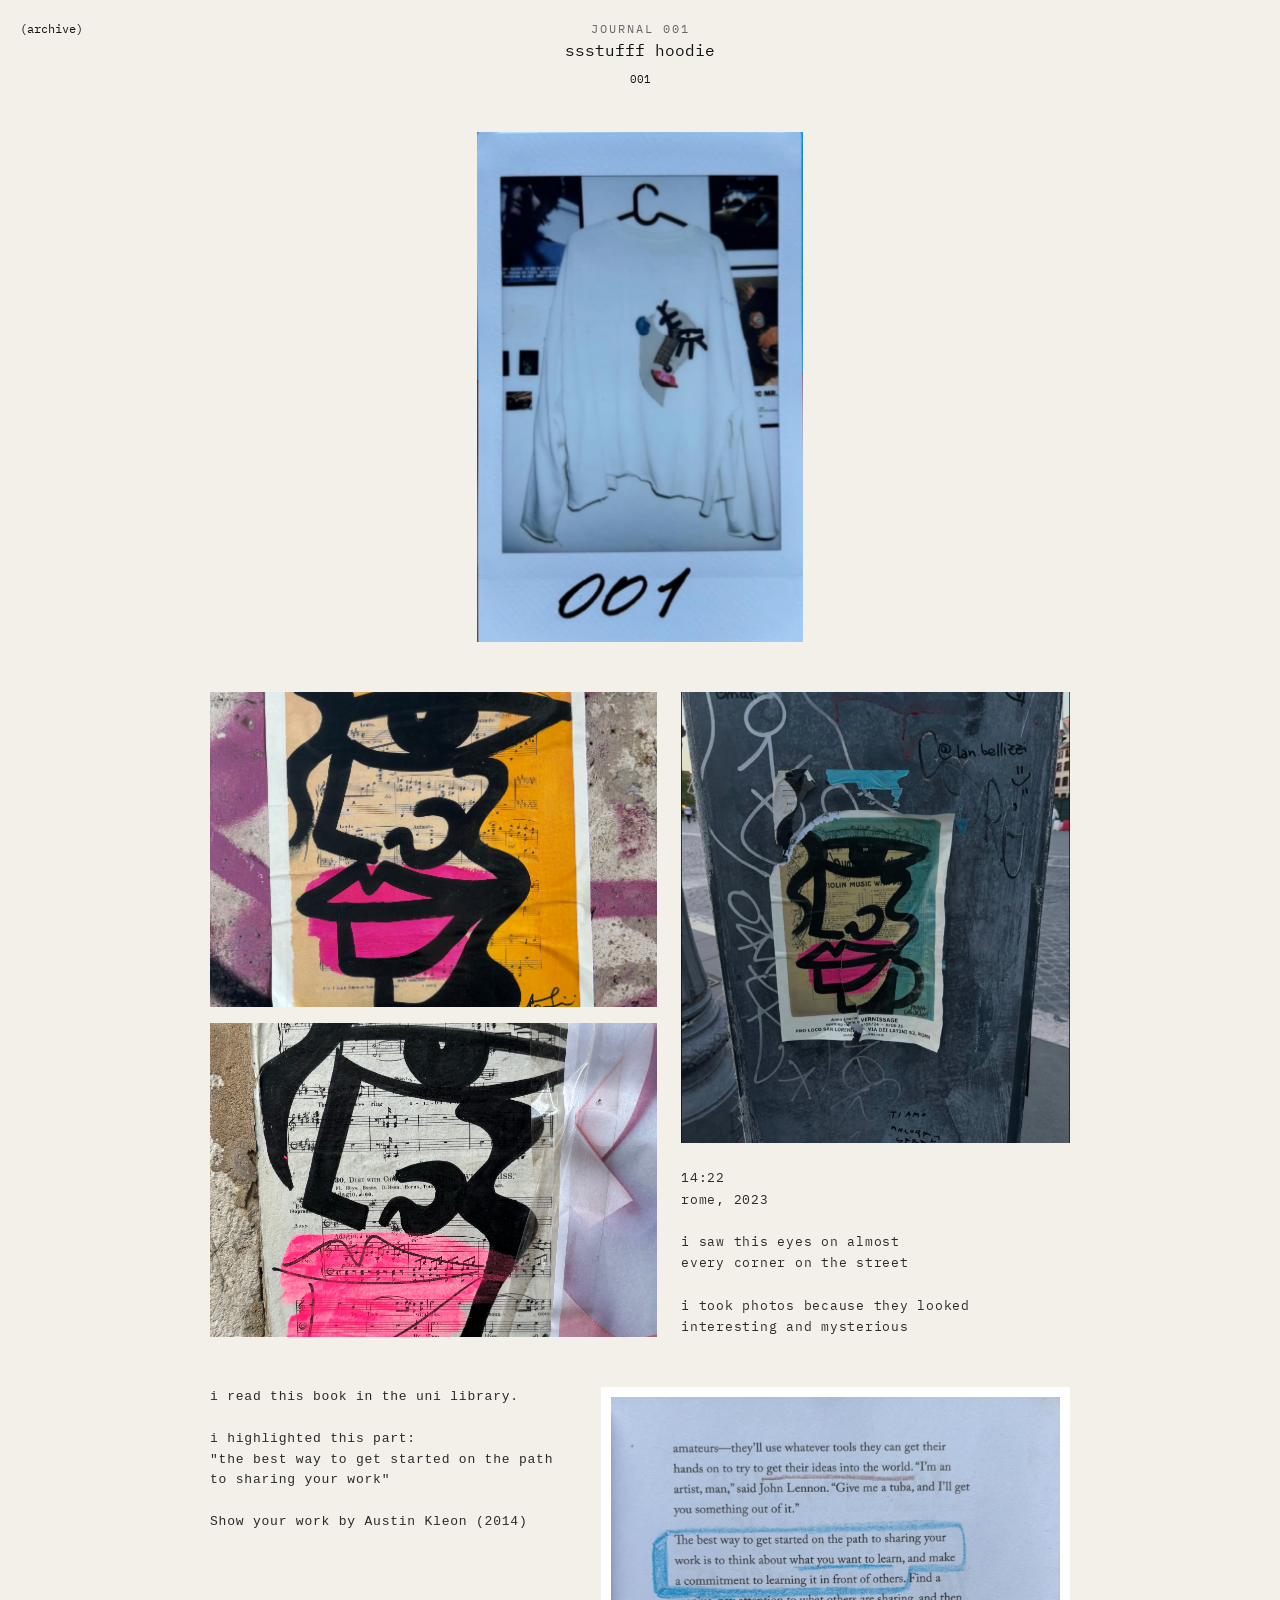
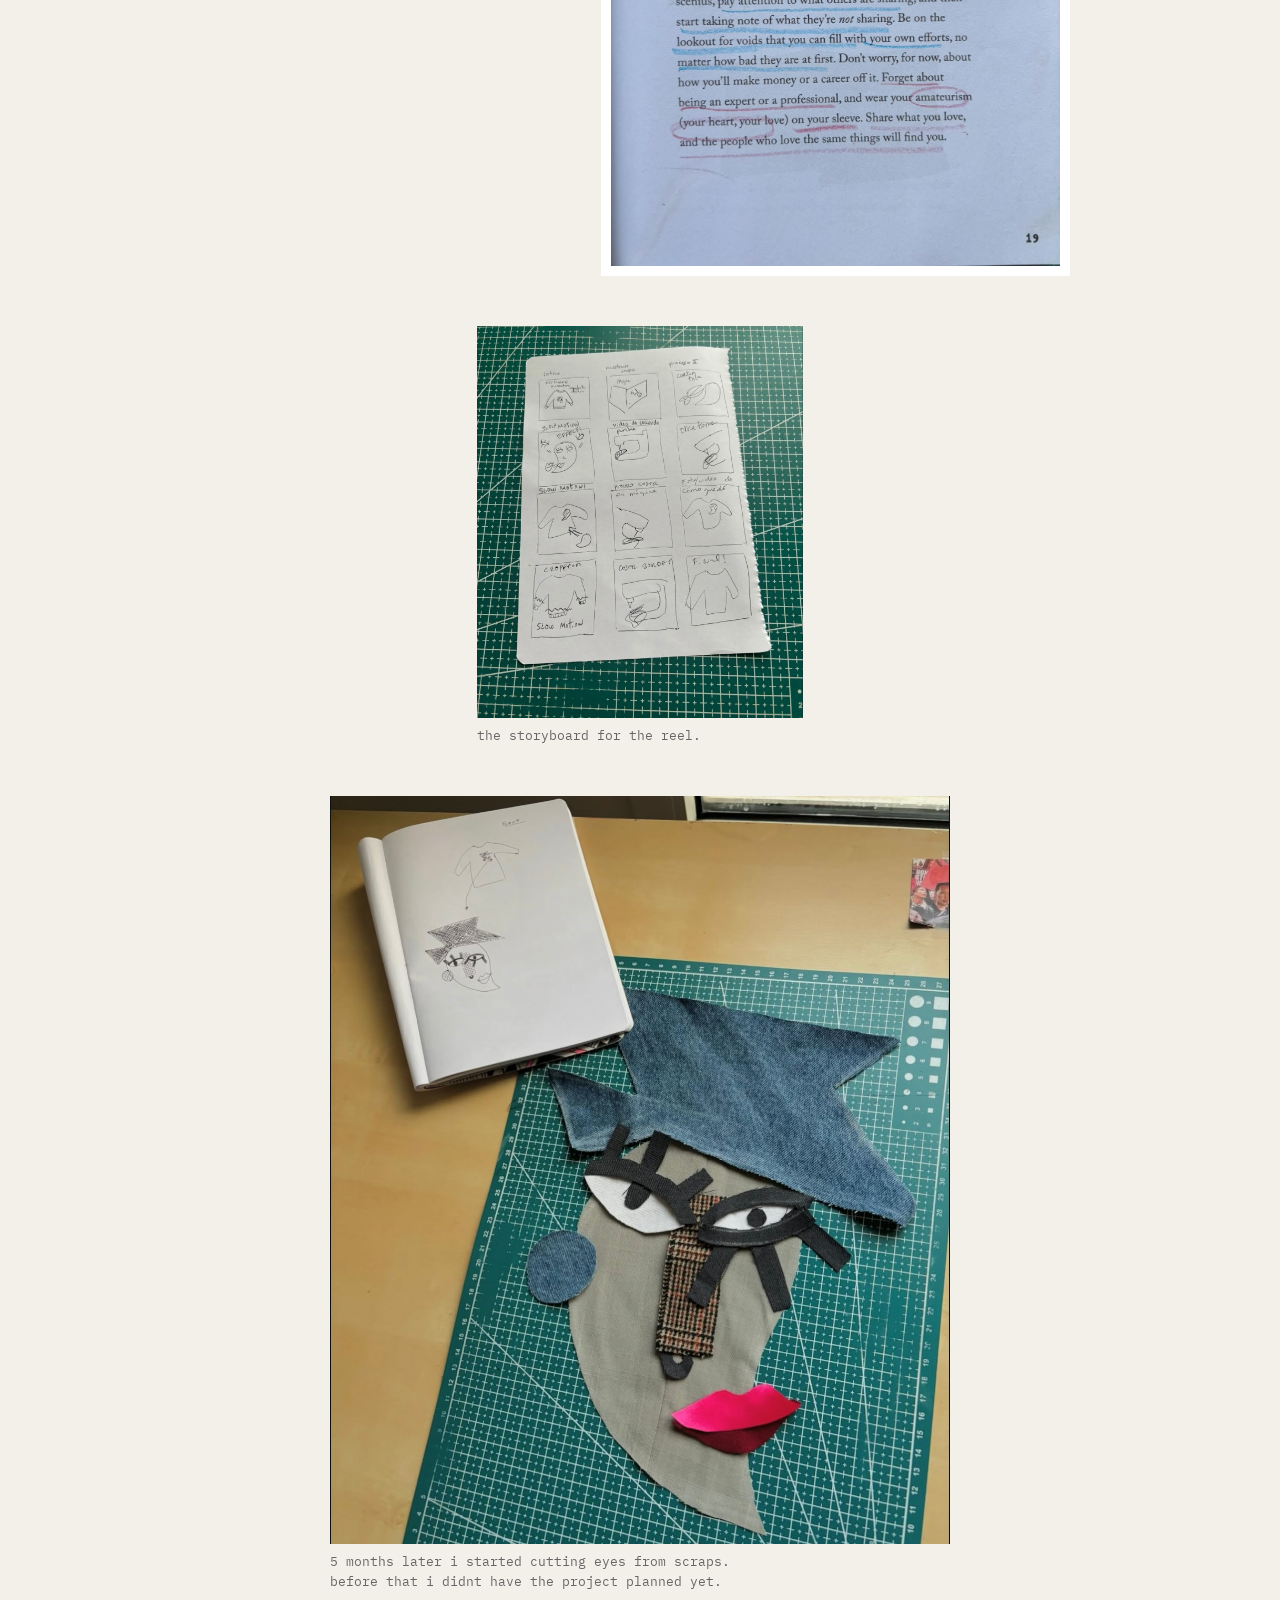
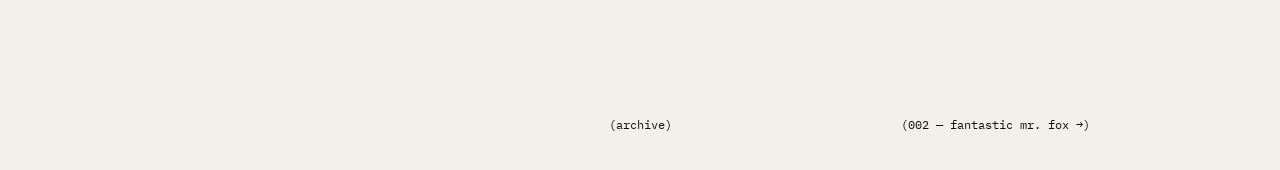
==== commit 3d5162c6: "copies update" ====
--- a/001.html
+++ b/001.html
@@ -6,6 +6,9 @@
   <meta name="viewport" content="width=device-width, initial-scale=1">
   <link rel="canonical" href="https://diegitsen.com/001.html">
   <title>journal 001</title>
+    <link rel="icon" type="image/svg+xml" href="favicon.svg">
+    <link rel="icon" type="image/png" sizes="32x32" href="favicon.png">
+    <link rel="apple-touch-icon" href="apple-touch-icon.png">
   <link rel="stylesheet" href="./css/journal-navigation.css">
 
   <style>
@@ -618,7 +621,7 @@
   <!-- Every journal opens with its Polaroid cover. -->
   <section class="spread">
     <figure class="final-object">
-      <img src="./images/001.png" alt="The finished sssstufff hoodie, journal 001">
+      <img src="./images/001.png" alt="The finished ssstufff hoodie, journal 001">
     </figure>
   </section>
 
@@ -637,13 +640,13 @@
       <figure>
         <img src="./001/4.jpg" alt="A face painted over a street poster">
       </figure>
-      <figcaption class="caption-mono">14:22<br>i saw this eyes on almost<br>every corner on the street<br><br>i photographed it<br>before i knew why.</figcaption>
+      <figcaption class="caption-mono">14:22<br>rome, 2023<br><br>i saw this eyes on almost<br>every corner on the street<br><br>i took photos because they looked<br>interesting and mysterious</figcaption>
     </div>
   </section>
 
   <!-- A thought that allowed the work to begin without a plan. -->
   <section class="spread spread--text-image">
-    <div class="poem">i had no finished idea.<br><br>but this page reminded me<br>that i did not need one yet.<br>Show your work by Austin Kleon (2014)</div>
+    <div class="poem">i read this book in the uni library.<br><br>i highlighted this part:<br>"the best way to get started on the path to sharing your work"<br><br>Show your work by Austin Kleon (2014)</div>
     <figure class="ti-figure">
       <img src="./001/7.jpg" alt="A marked passage from Show Your Work">
     </figure>
@@ -653,7 +656,7 @@
   <section class="spread">
     <figure class="document-small">
       <img src="./001/3.jpg" alt="A hand-drawn storyboard for filming the process">
-      <figcaption>i drew a plan for a process i still did not understand.</figcaption>
+      <figcaption>the storyboard for the reel.</figcaption>
     </figure>
   </section>
 
@@ -661,12 +664,8 @@
   <section class="spread">
     <figure class="process-image">
       <img src="./001/5.jpg" alt="Fabric scraps arranged into a face on a cutting mat">
-      <figcaption>months later, the eye returned in scraps.</figcaption>
+      <figcaption>5 months later i started cutting eyes from scraps.<br>before that i didnt have the project planned yet.</figcaption>
     </figure>
-  </section>
-
-  <section class="spread">
-    <p class="poem">i followed it until it became something i could wear.</p>
   </section>
 
   <!-- TODO Diego: add a final photograph of you wearing the hoodie outside the workroom. -->
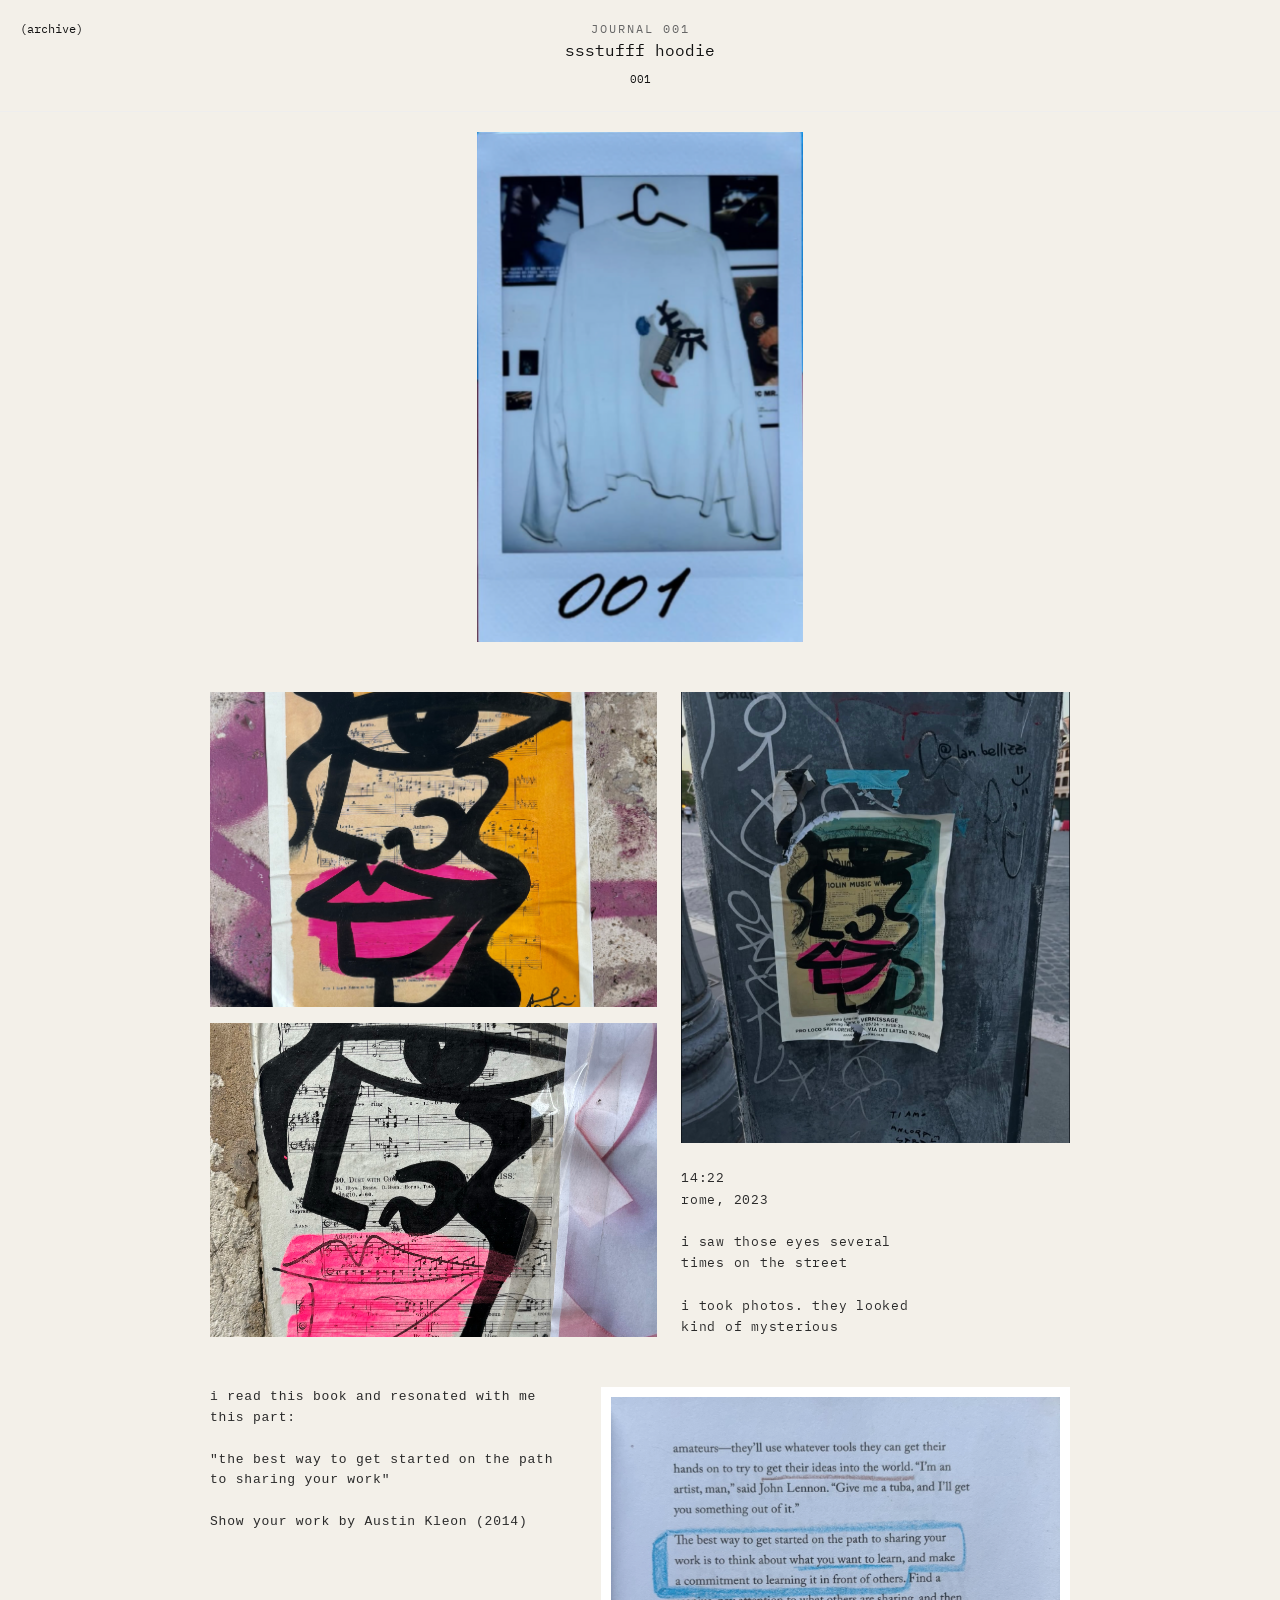
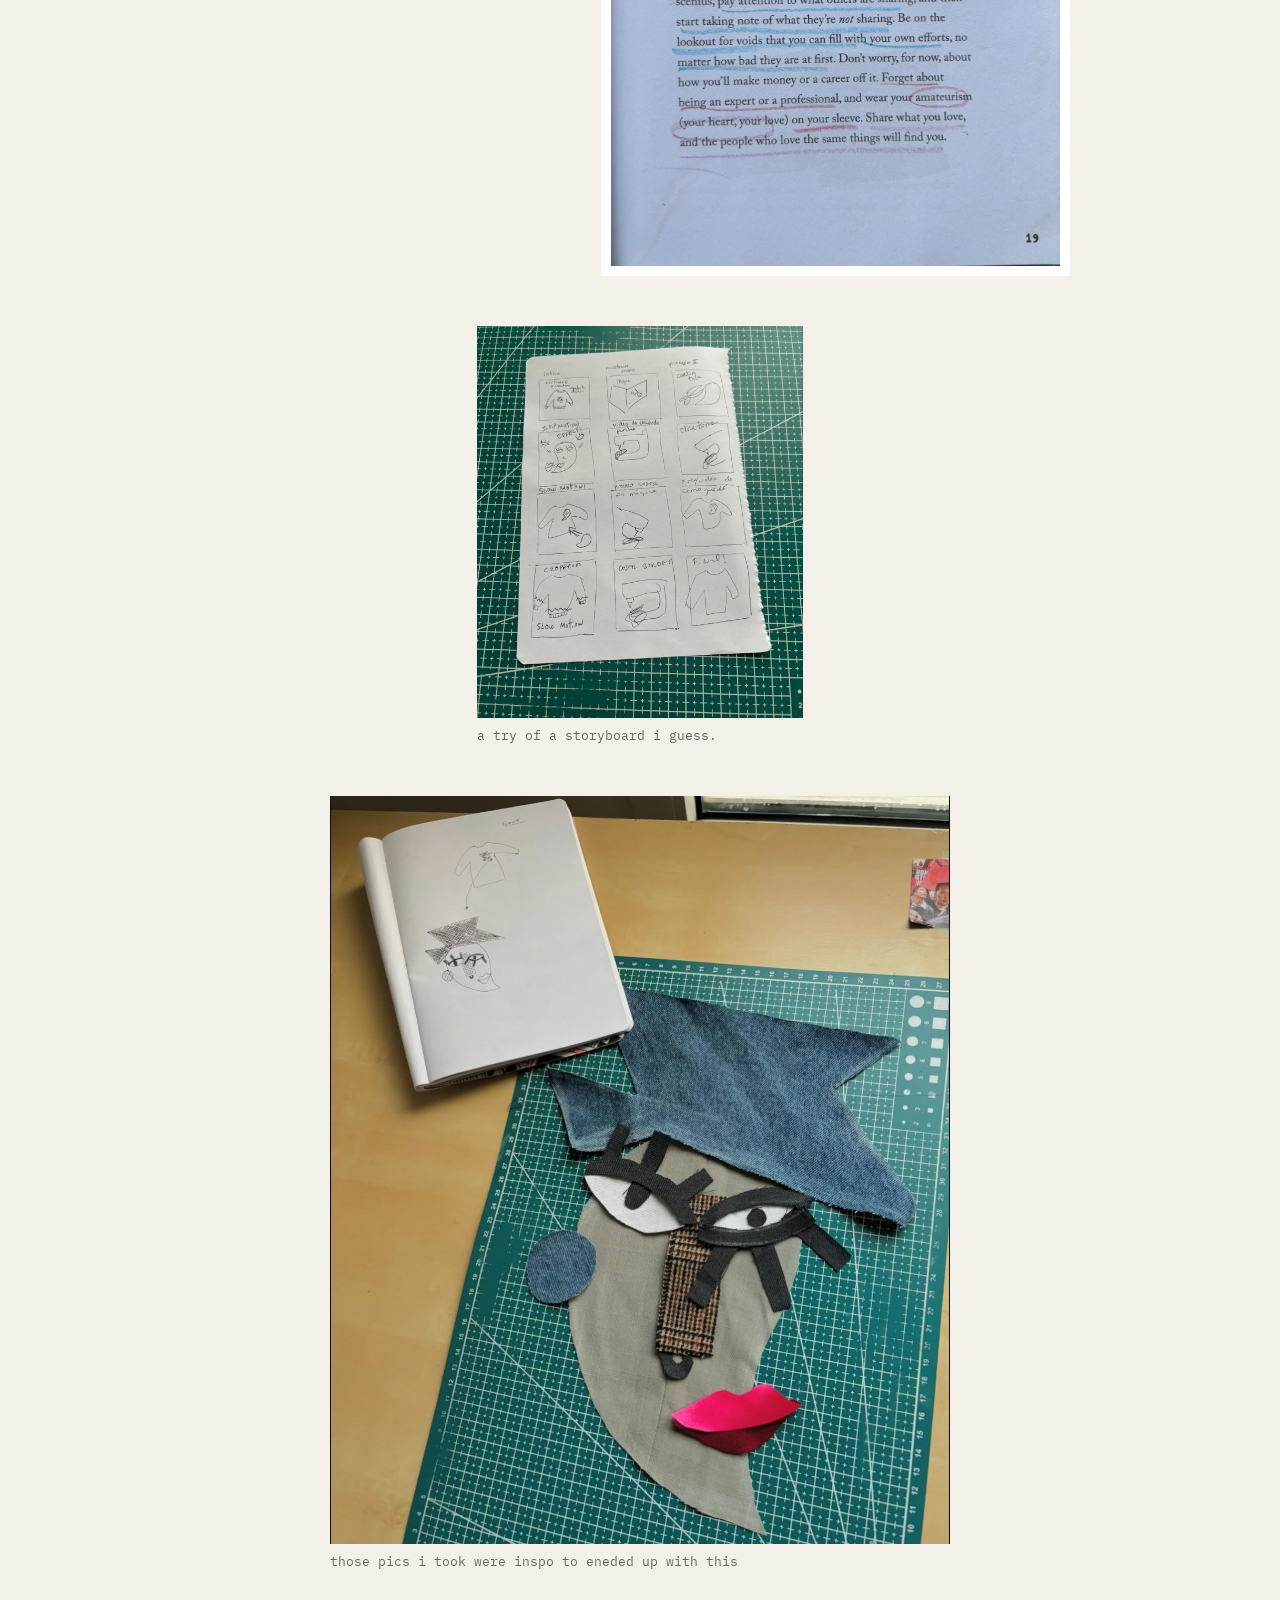
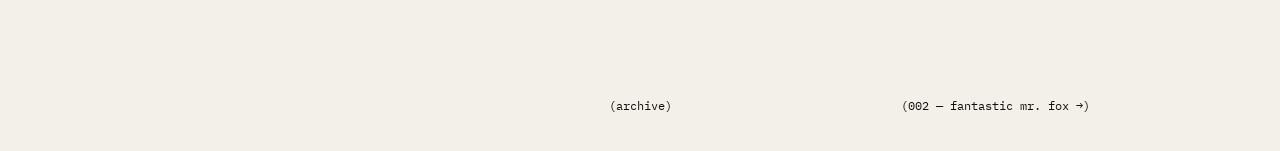
==== commit 810af3a2: "update copies" ====
--- a/001.html
+++ b/001.html
@@ -640,13 +640,13 @@
       <figure>
         <img src="./001/4.jpg" alt="A face painted over a street poster">
       </figure>
-      <figcaption class="caption-mono">14:22<br>rome, 2023<br><br>i saw this eyes on almost<br>every corner on the street<br><br>i took photos because they looked<br>interesting and mysterious</figcaption>
+      <figcaption class="caption-mono">14:22<br>rome, 2023<br><br>i saw those eyes several<br>times on the street<br><br>i took photos. they looked<br>kind of mysterious</figcaption>
     </div>
   </section>
 
   <!-- A thought that allowed the work to begin without a plan. -->
   <section class="spread spread--text-image">
-    <div class="poem">i read this book in the uni library.<br><br>i highlighted this part:<br>"the best way to get started on the path to sharing your work"<br><br>Show your work by Austin Kleon (2014)</div>
+    <div class="poem">i read this book and resonated with me this part:<br><br>"the best way to get started on the path to sharing your work"<br><br>Show your work by Austin Kleon (2014)</div>
     <figure class="ti-figure">
       <img src="./001/7.jpg" alt="A marked passage from Show Your Work">
     </figure>
@@ -656,7 +656,7 @@
   <section class="spread">
     <figure class="document-small">
       <img src="./001/3.jpg" alt="A hand-drawn storyboard for filming the process">
-      <figcaption>the storyboard for the reel.</figcaption>
+      <figcaption>a try of a storyboard i guess.</figcaption>
     </figure>
   </section>
 
@@ -664,7 +664,7 @@
   <section class="spread">
     <figure class="process-image">
       <img src="./001/5.jpg" alt="Fabric scraps arranged into a face on a cutting mat">
-      <figcaption>5 months later i started cutting eyes from scraps.<br>before that i didnt have the project planned yet.</figcaption>
+      <figcaption>those pics i took were inspo to eneded up with this</figcaption>
     </figure>
   </section>
 
